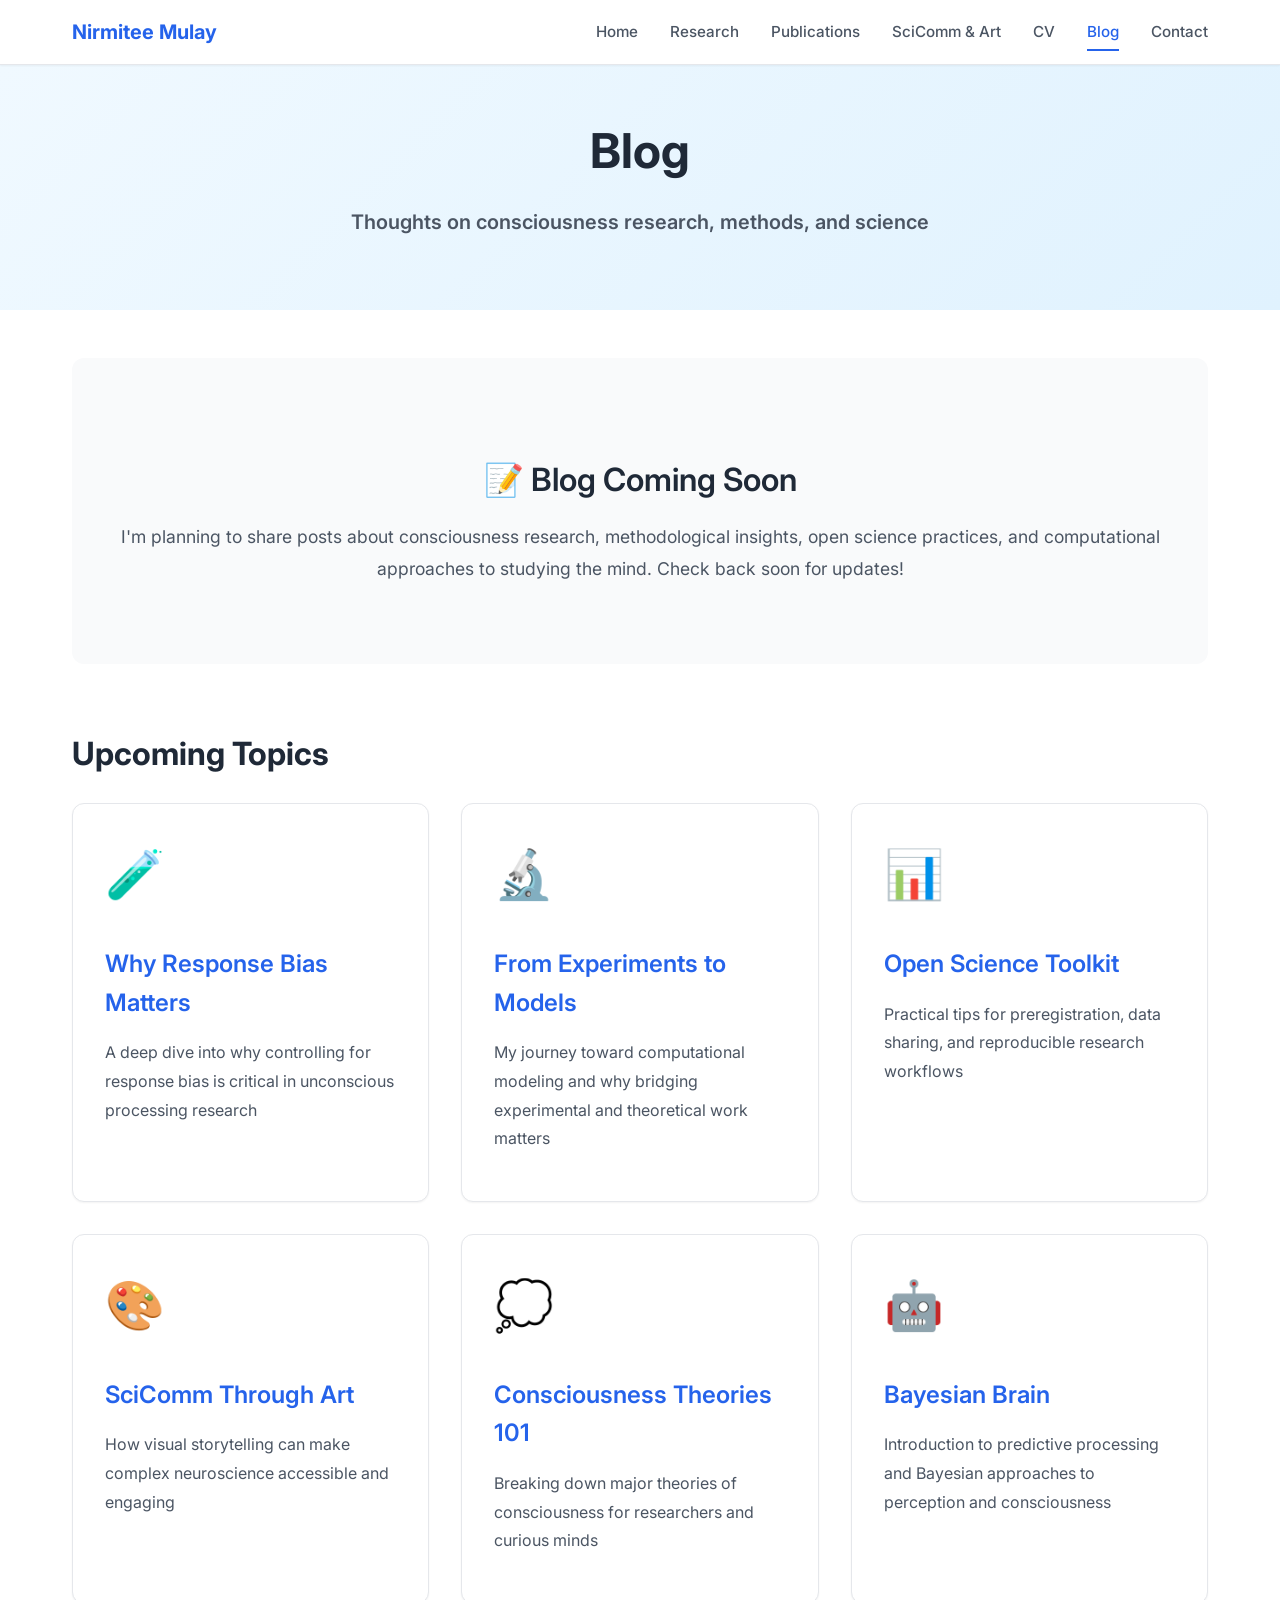
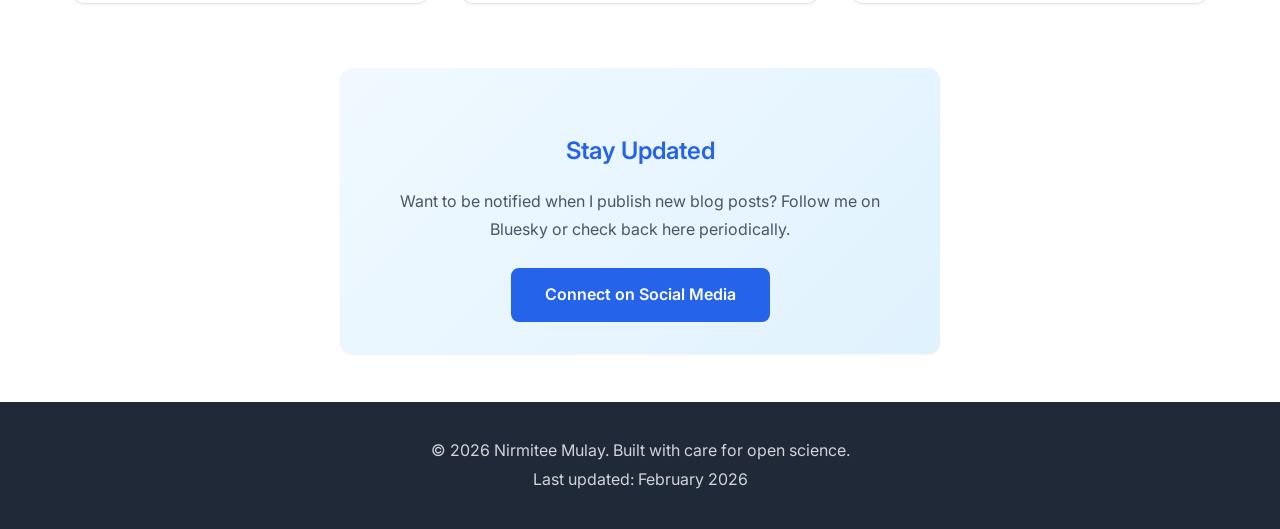
==== blog.html @ 270db569 "Initial website" ====
<!DOCTYPE html>
<html lang="en">
<head>
    <meta charset="UTF-8">
    <meta name="viewport" content="width=device-width, initial-scale=1.0">
    <meta name="description" content="Blog by Nirmitee Mulay">
    <title>Blog - Nirmitee Mulay</title>
    <link rel="stylesheet" href="style.css">
    <link href="https://fonts.googleapis.com/css2?family=Inter:wght@300;400;500;600;700&display=swap" rel="stylesheet">
</head>
<body>
    <!-- Navigation -->
    <nav class="navbar">
        <div class="container">
            <div class="nav-brand">
                <a href="index.html">Nirmitee Mulay</a>
            </div>
            <ul class="nav-menu">
                <li><a href="index.html">Home</a></li>
                <li><a href="research.html">Research</a></li>
                <li><a href="publications.html">Publications</a></li>
                <li><a href="scicomm.html">SciComm & Art</a></li>
                <li><a href="cv.html">CV</a></li>
                <li><a href="blog.html" class="active">Blog</a></li>
                <li><a href="contact.html">Contact</a></li>
            </ul>
            <div class="hamburger">
                <span></span>
                <span></span>
                <span></span>
            </div>
        </div>
    </nav>

    <!-- Page Header -->
    <section class="page-header">
        <div class="container">
            <h1>Blog</h1>
            <p class="subtitle">Thoughts on consciousness research, methods, and science</p>
        </div>
    </section>

    <!-- Coming Soon Message -->
    <section class="content-section">
        <div class="container">
            <div class="coming-soon">
                <h3>📝 Blog Coming Soon</h3>
                <p>
                    I'm planning to share posts about consciousness research, methodological insights, 
                    open science practices, and computational approaches to studying the mind. 
                    Check back soon for updates!
                </p>
            </div>

            <!-- Future Blog Topics Preview -->
            <div style="margin-top: 4rem;">
                <h2>Upcoming Topics</h2>
                <div class="cards-grid">
                    <div class="card">
                        <div class="card-icon">🧪</div>
                        <h3>Why Response Bias Matters</h3>
                        <p>A deep dive into why controlling for response bias is critical in unconscious processing research</p>
                    </div>

                    <div class="card">
                        <div class="card-icon">🔬</div>
                        <h3>From Experiments to Models</h3>
                        <p>My journey toward computational modeling and why bridging experimental and theoretical work matters</p>
                    </div>

                    <div class="card">
                        <div class="card-icon">📊</div>
                        <h3>Open Science Toolkit</h3>
                        <p>Practical tips for preregistration, data sharing, and reproducible research workflows</p>
                    </div>

                    <div class="card">
                        <div class="card-icon">🎨</div>
                        <h3>SciComm Through Art</h3>
                        <p>How visual storytelling can make complex neuroscience accessible and engaging</p>
                    </div>

                    <div class="card">
                        <div class="card-icon">💭</div>
                        <h3>Consciousness Theories 101</h3>
                        <p>Breaking down major theories of consciousness for researchers and curious minds</p>
                    </div>

                    <div class="card">
                        <div class="card-icon">🤖</div>
                        <h3>Bayesian Brain</h3>
                        <p>Introduction to predictive processing and Bayesian approaches to perception and consciousness</p>
                    </div>
                </div>
            </div>

            <!-- Newsletter Signup Placeholder -->
            <div style="margin-top: 4rem; text-align: center;">
                <div class="card" style="max-width: 600px; margin: 0 auto; background: linear-gradient(135deg, #f0f9ff 0%, #e0f2fe 100%); border: none;">
                    <h3>Stay Updated</h3>
                    <p style="color: var(--text-medium); margin-bottom: 1.5rem;">
                        Want to be notified when I publish new blog posts? Follow me on Bluesky or 
                        check back here periodically.
                    </p>
                    <a href="contact.html" class="btn btn-primary">Connect on Social Media</a>
                </div>
            </div>
        </div>
    </section>

    <!-- Footer -->
    <footer>
        <div class="container">
            <p>&copy; 2026 Nirmitee Mulay. Built with care for open science.</p>
            <p>Last updated: February 2026</p>
        </div>
    </footer>

    <script src="script.js"></script>
</body>
</html>
---- style.css ----
/* =====================
   CSS Variables & Reset
   ===================== */
:root {
    --primary-color: #2563eb;
    --primary-dark: #1e40af;
    --secondary-color: #0891b2;
    --accent-color: #06b6d4;
    --text-dark: #1f2937;
    --text-medium: #4b5563;
    --text-light: #6b7280;
    --bg-light: #f9fafb;
    --bg-white: #ffffff;
    --border-color: #e5e7eb;
    --success-color: #10b981;
    --shadow-sm: 0 1px 2px 0 rgba(0, 0, 0, 0.05);
    --shadow-md: 0 4px 6px -1px rgba(0, 0, 0, 0.1);
    --shadow-lg: 0 10px 15px -3px rgba(0, 0, 0, 0.1);
    --transition: all 0.3s ease;
}

* {
    margin: 0;
    padding: 0;
    box-sizing: border-box;
}

html {
    scroll-behavior: smooth;
}

body {
    font-family: 'Inter', -apple-system, BlinkMacSystemFont, 'Segoe UI', Roboto, sans-serif;
    line-height: 1.6;
    color: var(--text-dark);
    background-color: var(--bg-white);
}

.container {
    max-width: 1200px;
    margin: 0 auto;
    padding: 0 2rem;
}

/* =====================
   Navigation
   ===================== */
.navbar {
    background-color: var(--bg-white);
    box-shadow: var(--shadow-sm);
    position: sticky;
    top: 0;
    z-index: 1000;
    border-bottom: 1px solid var(--border-color);
}

.navbar .container {
    display: flex;
    justify-content: space-between;
    align-items: center;
    padding: 1rem 2rem;
}

.nav-brand a {
    font-size: 1.25rem;
    font-weight: 700;
    color: var(--primary-color);
    text-decoration: none;
    transition: var(--transition);
}

.nav-brand a:hover {
    color: var(--primary-dark);
}

.nav-menu {
    display: flex;
    list-style: none;
    gap: 2rem;
    align-items: center;
}

.nav-menu a {
    color: var(--text-medium);
    text-decoration: none;
    font-weight: 500;
    font-size: 0.95rem;
    transition: var(--transition);
    padding: 0.5rem 0;
    border-bottom: 2px solid transparent;
}

.nav-menu a:hover,
.nav-menu a.active {
    color: var(--primary-color);
    border-bottom-color: var(--primary-color);
}

.hamburger {
    display: none;
    flex-direction: column;
    cursor: pointer;
    gap: 4px;
}

.hamburger span {
    width: 25px;
    height: 3px;
    background-color: var(--text-dark);
    transition: var(--transition);
}

/* =====================
   Hero Section
   ===================== */
.hero {
    padding: 4rem 0;
    background: linear-gradient(135deg, #f0f9ff 0%, #e0f2fe 100%);
}

.hero-content {
    display: grid;
    grid-template-columns: 1.5fr 1fr;
    gap: 3rem;
    align-items: center;
}

.hero-text h1 {
    font-size: 3rem;
    font-weight: 700;
    color: var(--text-dark);
    margin-bottom: 0.5rem;
}

.subtitle {
    font-size: 1.25rem;
    color: var(--secondary-color);
    font-weight: 600;
    margin-bottom: 1.5rem;
}

.bio {
    font-size: 1.1rem;
    color: var(--text-medium);
    line-height: 1.8;
    margin-bottom: 2rem;
}

.hero-buttons {
    display: flex;
    gap: 1rem;
}

.btn {
    padding: 0.75rem 2rem;
    border-radius: 8px;
    text-decoration: none;
    font-weight: 600;
    transition: var(--transition);
    display: inline-block;
    font-size: 1rem;
}

.btn-primary {
    background-color: var(--primary-color);
    color: white;
    border: 2px solid var(--primary-color);
}

.btn-primary:hover {
    background-color: var(--primary-dark);
    transform: translateY(-2px);
    box-shadow: var(--shadow-md);
}

.btn-secondary {
    background-color: transparent;
    color: var(--primary-color);
    border: 2px solid var(--primary-color);
}

.btn-secondary:hover {
    background-color: var(--primary-color);
    color: white;
    transform: translateY(-2px);
}

.hero-image {
    display: flex;
    justify-content: center;
}

.image-placeholder {
    width: 100%;
    max-width: 350px;
    aspect-ratio: 1;
    border-radius: 50%;
    overflow: hidden;
    box-shadow: var(--shadow-lg);
    border: 6px solid white;
}

.image-placeholder img {
    width: 100%;
    height: 100%;
    object-fit: cover;
}

.placeholder-text {
    width: 100%;
    height: 100%;
    background: linear-gradient(135deg, var(--primary-color), var(--secondary-color));
    display: flex;
    align-items: center;
    justify-content: center;
    color: white;
    text-align: center;
    padding: 2rem;
    font-size: 0.9rem;
}

/* =====================
   Sections
   ===================== */
section {
    padding: 4rem 0;
}

section h2 {
    font-size: 2.5rem;
    font-weight: 700;
    color: var(--text-dark);
    margin-bottom: 3rem;
    text-align: center;
}

.highlights {
    background-color: var(--bg-white);
}

.cards-grid {
    display: grid;
    grid-template-columns: repeat(auto-fit, minmax(300px, 1fr));
    gap: 2rem;
}

.card {
    background-color: var(--bg-white);
    border: 1px solid var(--border-color);
    border-radius: 12px;
    padding: 2rem;
    transition: var(--transition);
    box-shadow: var(--shadow-sm);
}

.card:hover {
    transform: translateY(-5px);
    box-shadow: var(--shadow-lg);
    border-color: var(--primary-color);
}

.card-icon {
    font-size: 3rem;
    margin-bottom: 1rem;
}

.card h3 {
    font-size: 1.5rem;
    font-weight: 600;
    color: var(--text-dark);
    margin-bottom: 1rem;
}

.card p {
    color: var(--text-medium);
    line-height: 1.7;
    margin-bottom: 1rem;
}

.card-link {
    color: var(--primary-color);
    text-decoration: none;
    font-weight: 600;
    transition: var(--transition);
}

.card-link:hover {
    color: var(--primary-dark);
}

/* =====================
   News Section
   ===================== */
.news {
    background-color: var(--bg-light);
}

.news-grid {
    display: grid;
    gap: 2rem;
}

.news-item {
    background-color: var(--bg-white);
    padding: 2rem;
    border-radius: 12px;
    border-left: 4px solid var(--primary-color);
    box-shadow: var(--shadow-sm);
}

.news-item .date {
    display: inline-block;
    font-size: 0.85rem;
    color: var(--primary-color);
    font-weight: 600;
    text-transform: uppercase;
    letter-spacing: 0.5px;
    margin-bottom: 0.5rem;
}

.news-item h3 {
    font-size: 1.5rem;
    font-weight: 600;
    color: var(--text-dark);
    margin-bottom: 0.75rem;
}

.news-item p {
    color: var(--text-medium);
    line-height: 1.7;
    margin-bottom: 1rem;
}

.news-link {
    color: var(--primary-color);
    text-decoration: none;
    font-weight: 600;
    transition: var(--transition);
}

.news-link:hover {
    color: var(--primary-dark);
}

/* =====================
   Quick Links
   ===================== */
.quick-links {
    background-color: var(--bg-white);
}

.social-links {
    display: flex;
    justify-content: center;
    gap: 1rem;
    flex-wrap: wrap;
}

.social-btn {
    display: flex;
    align-items: center;
    gap: 0.5rem;
    padding: 0.75rem 1.5rem;
    background-color: var(--bg-light);
    border: 2px solid var(--border-color);
    border-radius: 8px;
    color: var(--text-dark);
    text-decoration: none;
    font-weight: 600;
    transition: var(--transition);
}

.social-btn:hover {
    background-color: var(--primary-color);
    color: white;
    border-color: var(--primary-color);
    transform: translateY(-2px);
    box-shadow: var(--shadow-md);
}

.social-btn svg {
    width: 20px;
    height: 20px;
}

/* =====================
   Footer
   ===================== */
footer {
    background-color: var(--text-dark);
    color: white;
    padding: 2rem 0;
    text-align: center;
}

footer p {
    margin: 0.25rem 0;
    opacity: 0.8;
}

/* =====================
   Research Page Styles
   ===================== */
.page-header {
    background: linear-gradient(135deg, #f0f9ff 0%, #e0f2fe 100%);
    padding: 3rem 0;
    text-align: center;
}

.page-header h1 {
    font-size: 3rem;
    font-weight: 700;
    color: var(--text-dark);
    margin-bottom: 1rem;
}

.page-header .subtitle {
    font-size: 1.25rem;
    color: var(--text-medium);
}

.content-section {
    padding: 3rem 0;
}

.content-section h2 {
    font-size: 2rem;
    font-weight: 700;
    color: var(--text-dark);
    margin-bottom: 1.5rem;
    text-align: left;
}

.content-section h3 {
    font-size: 1.5rem;
    font-weight: 600;
    color: var(--primary-color);
    margin-top: 2rem;
    margin-bottom: 1rem;
}

.content-section p {
    color: var(--text-medium);
    line-height: 1.8;
    margin-bottom: 1rem;
}

.content-section ul {
    list-style-position: inside;
    color: var(--text-medium);
    line-height: 1.8;
}

.project {
    background-color: var(--bg-white);
    border: 1px solid var(--border-color);
    border-radius: 12px;
    padding: 2.5rem;
    margin-bottom: 3rem;
    box-shadow: var(--shadow-sm);
}

.project-title {
    font-size: 1.75rem;
    font-weight: 600;
    color: var(--primary-color);
    margin-bottom: 1rem;
}

.project-meta {
    display: flex;
    gap: 1.5rem;
    margin-bottom: 1.5rem;
    font-size: 0.9rem;
    color: var(--text-light);
}

.project-meta span {
    display: flex;
    align-items: center;
    gap: 0.5rem;
}

/* =====================
   Publications Page
   ===================== */
.publication {
    background-color: var(--bg-white);
    border-left: 4px solid var(--primary-color);
    padding: 2rem;
    margin-bottom: 2rem;
    border-radius: 8px;
    box-shadow: var(--shadow-sm);
}

.publication-type {
    display: inline-block;
    background-color: var(--accent-color);
    color: white;
    padding: 0.25rem 0.75rem;
    border-radius: 4px;
    font-size: 0.85rem;
    font-weight: 600;
    margin-bottom: 0.75rem;
}

.publication-title {
    font-size: 1.25rem;
    font-weight: 600;
    color: var(--text-dark);
    margin-bottom: 0.5rem;
}

.publication-authors {
    color: var(--text-medium);
    margin-bottom: 0.5rem;
    font-style: italic;
}

.publication-venue {
    color: var(--text-light);
    margin-bottom: 1rem;
}

.publication-links {
    display: flex;
    gap: 1rem;
    flex-wrap: wrap;
}

.pub-link {
    color: var(--primary-color);
    text-decoration: none;
    font-weight: 600;
    font-size: 0.9rem;
    transition: var(--transition);
}

.pub-link:hover {
    color: var(--primary-dark);
    text-decoration: underline;
}

/* =====================
   Gallery Grid
   ===================== */
.gallery-grid {
    display: grid;
    grid-template-columns: repeat(auto-fill, minmax(250px, 1fr));
    gap: 2rem;
}

.gallery-item {
    background-color: var(--bg-white);
    border-radius: 12px;
    overflow: hidden;
    box-shadow: var(--shadow-sm);
    transition: var(--transition);
}

.gallery-item:hover {
    transform: translateY(-5px);
    box-shadow: var(--shadow-lg);
}

.gallery-item img {
    width: 100%;
    height: 200px;
    object-fit: cover;
}

.gallery-caption {
    padding: 1rem;
}

.gallery-caption h3 {
    font-size: 1.1rem;
    font-weight: 600;
    color: var(--text-dark);
    margin-bottom: 0.5rem;
}

.gallery-caption p {
    font-size: 0.9rem;
    color: var(--text-medium);
}

/* =====================
   Contact Form
   ===================== */
.contact-grid {
    display: grid;
    grid-template-columns: 1fr 1fr;
    gap: 4rem;
    align-items: start;
}

.contact-info h3 {
    font-size: 1.5rem;
    font-weight: 600;
    color: var(--text-dark);
    margin-bottom: 1rem;
}

.contact-info p {
    color: var(--text-medium);
    line-height: 1.8;
    margin-bottom: 2rem;
}

.contact-details {
    display: flex;
    flex-direction: column;
    gap: 1rem;
}

.contact-item {
    display: flex;
    align-items: center;
    gap: 1rem;
    padding: 1rem;
    background-color: var(--bg-light);
    border-radius: 8px;
}

.contact-item svg {
    width: 24px;
    height: 24px;
    color: var(--primary-color);
}

/* =====================
   Blog Styles
   ===================== */
.blog-grid {
    display: grid;
    gap: 2rem;
}

.blog-post {
    background-color: var(--bg-white);
    border: 1px solid var(--border-color);
    border-radius: 12px;
    padding: 2rem;
    box-shadow: var(--shadow-sm);
    transition: var(--transition);
}

.blog-post:hover {
    box-shadow: var(--shadow-md);
}

.blog-date {
    color: var(--primary-color);
    font-size: 0.9rem;
    font-weight: 600;
    margin-bottom: 0.5rem;
}

.blog-post h3 {
    font-size: 1.75rem;
    font-weight: 600;
    color: var(--text-dark);
    margin-bottom: 1rem;
}

.blog-excerpt {
    color: var(--text-medium);
    line-height: 1.7;
    margin-bottom: 1rem;
}

.read-more {
    color: var(--primary-color);
    text-decoration: none;
    font-weight: 600;
    transition: var(--transition);
}

.read-more:hover {
    color: var(--primary-dark);
}

.coming-soon {
    text-align: center;
    padding: 4rem 2rem;
    background-color: var(--bg-light);
    border-radius: 12px;
}

.coming-soon h3 {
    font-size: 2rem;
    color: var(--text-dark);
    margin-bottom: 1rem;
}

.coming-soon p {
    color: var(--text-medium);
    font-size: 1.1rem;
}

/* =====================
   CV Download Section
   ===================== */
.cv-download {
    text-align: center;
    padding: 3rem;
    background: linear-gradient(135deg, #f0f9ff 0%, #e0f2fe 100%);
    border-radius: 12px;
    margin-bottom: 3rem;
}

.cv-download h2 {
    margin-bottom: 1rem;
}

.cv-download p {
    color: var(--text-medium);
    margin-bottom: 2rem;
    font-size: 1.1rem;
}

/* =====================
   Responsive Design
   ===================== */
@media (max-width: 968px) {
    .nav-menu {
        position: fixed;
        left: -100%;
        top: 70px;
        flex-direction: column;
        background-color: var(--bg-white);
        width: 100%;
        text-align: center;
        transition: 0.3s;
        box-shadow: var(--shadow-md);
        padding: 2rem 0;
    }

    .nav-menu.active {
        left: 0;
    }

    .hamburger {
        display: flex;
    }

    .hero-content {
        grid-template-columns: 1fr;
    }

    .hero-text h1 {
        font-size: 2.5rem;
    }

    .cards-grid {
        grid-template-columns: 1fr;
    }

    .contact-grid {
        grid-template-columns: 1fr;
    }

    .page-header h1 {
        font-size: 2.5rem;
    }
}

@media (max-width: 768px) {
    .container {
        padding: 0 1rem;
    }

    section {
        padding: 3rem 0;
    }

    section h2 {
        font-size: 2rem;
    }

    .hero-text h1 {
        font-size: 2rem;
    }

    .subtitle {
        font-size: 1.1rem;
    }

    .bio {
        font-size: 1rem;
    }

    .hero-buttons {
        flex-direction: column;
    }

    .btn {
        width: 100%;
        text-align: center;
    }

    .social-links {
        flex-direction: column;
    }

    .social-btn {
        width: 100%;
        justify-content: center;
    }
}
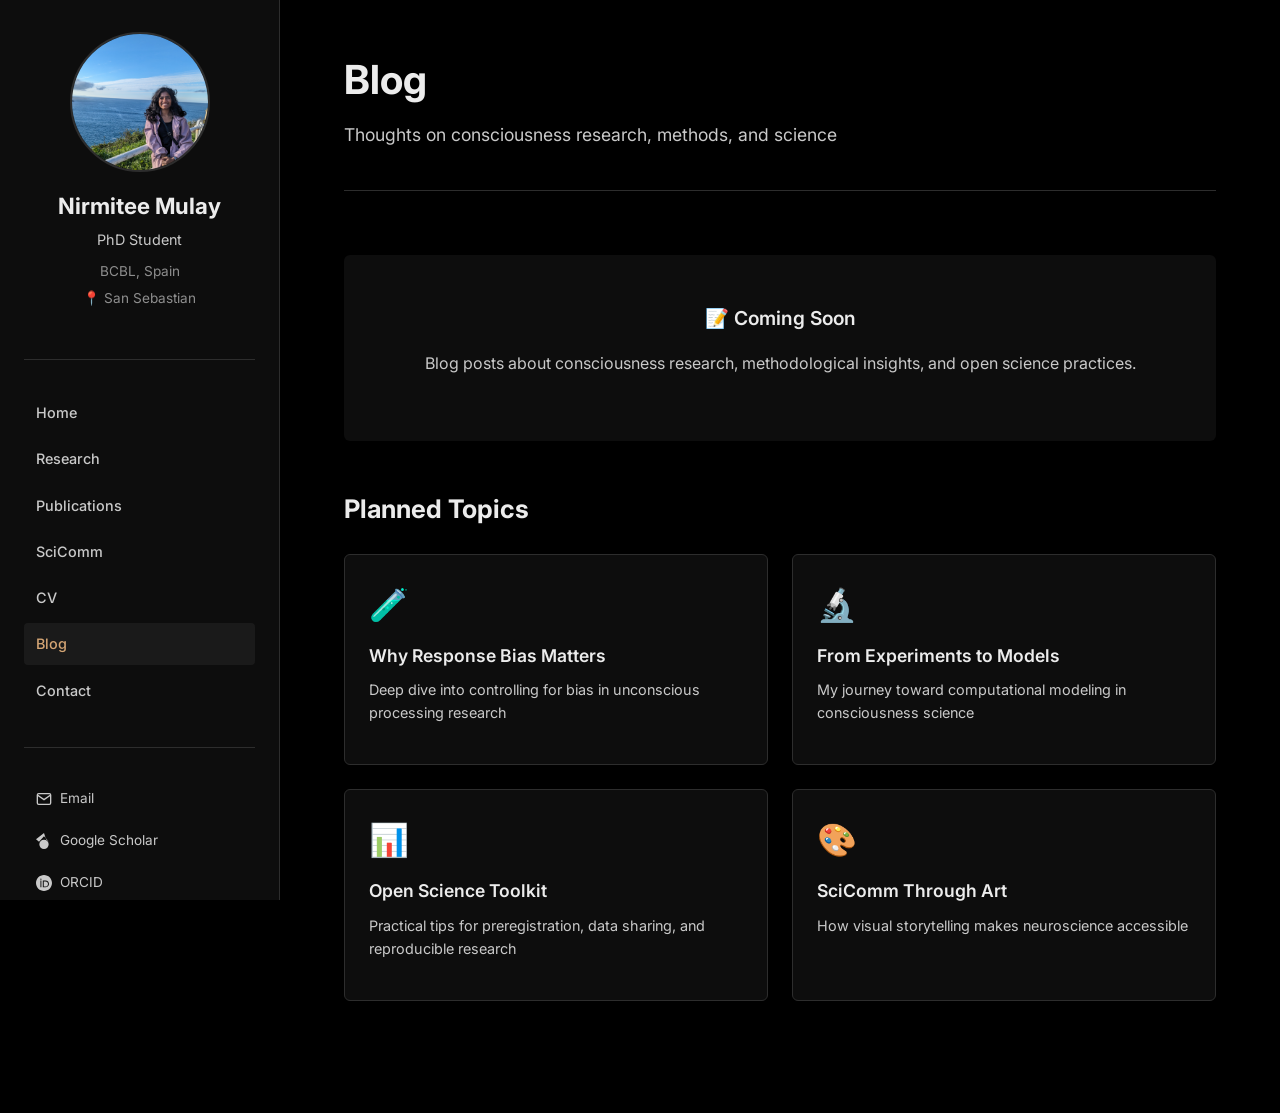
==== commit f3f9ac71: "changed theme" ====
--- a/blog.html
+++ b/blog.html
@@ -3,119 +3,170 @@
 <head>
     <meta charset="UTF-8">
     <meta name="viewport" content="width=device-width, initial-scale=1.0">
-    <meta name="description" content="Blog by Nirmitee Mulay">
     <title>Blog - Nirmitee Mulay</title>
     <link rel="stylesheet" href="style.css">
-    <link href="https://fonts.googleapis.com/css2?family=Inter:wght@300;400;500;600;700&display=swap" rel="stylesheet">
+    <link href="https://fonts.googleapis.com/css2?family=Inter:wght@400;500;600;700&display=swap" rel="stylesheet">
 </head>
 <body>
-    <!-- Navigation -->
-    <nav class="navbar">
-        <div class="container">
-            <div class="nav-brand">
-                <a href="index.html">Nirmitee Mulay</a>
+    <!-- Mobile Menu Toggle -->
+    <div class="mobile-menu-toggle" onclick="document.querySelector('.sidebar').classList.toggle('active')">
+        <span></span>
+        <span></span>
+        <span></span>
+    </div>
+
+    <!-- Sidebar -->
+    <aside class="sidebar">
+        <div class="sidebar-content">
+            <!-- Profile Section -->
+            <div class="profile-section">
+                <div class="profile-photo">
+                    <img src="images/profile.jpg" alt="Nirmitee Mulay" onerror="this.style.display='none'; this.nextElementSibling.style.display='flex'">
+                    <div class="placeholder-photo" style="display: none;">
+                        Add photo as images/profile.jpg
+                    </div>
+                </div>
+                <h1 class="profile-name">Nirmitee Mulay</h1>
+                <p class="profile-title">PhD Student</p>
+                <p class="profile-affiliation">BCBL, Spain</p>
+                <p class="profile-location">📍 San Sebastian</p>
             </div>
-            <ul class="nav-menu">
-                <li><a href="index.html">Home</a></li>
-                <li><a href="research.html">Research</a></li>
-                <li><a href="publications.html">Publications</a></li>
-                <li><a href="scicomm.html">SciComm & Art</a></li>
-                <li><a href="cv.html">CV</a></li>
-                <li><a href="blog.html" class="active">Blog</a></li>
-                <li><a href="contact.html">Contact</a></li>
-            </ul>
-            <div class="hamburger">
-                <span></span>
-                <span></span>
-                <span></span>
+
+            <!-- Navigation -->
+            <nav class="sidebar-nav">
+                <a href="index.html">Home</a>
+                <a href="research.html">Research</a>
+                <a href="publications.html">Publications</a>
+                <a href="scicomm.html">SciComm</a>
+                <a href="cv.html">CV</a>
+                <a href="blog.html" class="active">Blog</a>
+                <a href="contact.html">Contact</a>
+            </nav>
+
+            <!-- Links -->
+            <div class="sidebar-links">
+                <a href="mailto:nirmiteemulay@gmail.com">
+                    <svg viewBox="0 0 24 24" fill="none" stroke="currentColor" stroke-width="2">
+                        <path d="M4 4h16c1.1 0 2 .9 2 2v12c0 1.1-.9 2-2 2H4c-1.1 0-2-.9-2-2V6c0-1.1.9-2 2-2z"></path>
+                        <polyline points="22,6 12,13 2,6"></polyline>
+                    </svg>
+                    Email
+                </a>
+                <a href="#" target="_blank">
+                    <svg viewBox="0 0 24 24" fill="currentColor">
+                        <path d="M12 24a7 7 0 110-14 7 7 0 010 14zm0-24L0 9.5l4.5 3.5L12 5l7.5 8-4.5-3.5z"></path>
+                    </svg>
+                    Google Scholar
+                </a>
+                <a href="#" target="_blank">
+                    <svg viewBox="0 0 24 24" fill="currentColor">
+                        <path d="M12 0C5.372 0 0 5.372 0 12s5.372 12 12 12 12-5.372 12-12S18.628 0 12 0zM7.369 5.378c.525 0 .947.431.947.947 0 .525-.422.947-.947.947-.516 0-.947-.422-.947-.947 0-.516.431-.947.947-.947zm-.722 3.038h1.444v10.041H6.647V8.416zm3.562 0h3.9c3.712 0 5.344 2.653 5.344 5.025 0 2.578-2.016 5.016-5.325 5.016h-3.919V8.416zm1.444 8.847h2.297c2.359 0 4.028-1.313 4.028-3.822 0-2.09-1.313-3.831-3.85-3.831h-2.475v7.653z"/>
+                    </svg>
+                    ORCID
+                </a>
+                <a href="https://github.com/nirmitee-mulay" target="_blank">
+                    <svg viewBox="0 0 24 24" fill="currentColor">
+                        <path d="M12 0c-6.626 0-12 5.373-12 12 0 5.302 3.438 9.8 8.207 11.387.599.111.793-.261.793-.577v-2.234c-3.338.726-4.033-1.416-4.033-1.416-.546-1.387-1.333-1.756-1.333-1.756-1.089-.745.083-.729.083-.729 1.205.084 1.839 1.237 1.839 1.237 1.07 1.834 2.807 1.304 3.492.997.107-.775.418-1.305.762-1.604-2.665-.305-5.467-1.334-5.467-5.931 0-1.311.469-2.381 1.236-3.221-.124-.303-.535-1.524.117-3.176 0 0 1.008-.322 3.301 1.23.957-.266 1.983-.399 3.003-.404 1.02.005 2.047.138 3.006.404 2.291-1.552 3.297-1.23 3.297-1.23.653 1.653.242 2.874.118 3.176.77.84 1.235 1.911 1.235 3.221 0 4.609-2.807 5.624-5.479 5.921.43.372.823 1.102.823 2.222v3.293c0 .319.192.694.801.576 4.765-1.589 8.199-6.086 8.199-11.386 0-6.627-5.373-12-12-12z"/>
+                    </svg>
+                    GitHub
+                </a>
+                <a href="#" target="_blank">
+                    <svg viewBox="0 0 24 24" fill="currentColor">
+                        <path d="M12 10.5c-1.5-3-4-6-6-6C3 4.5 1.5 6.5 1.5 9c0 4.5 3 7.5 6 7.5 1.5 0 3-.75 4.5-2.25C13.5 15.75 15 16.5 16.5 16.5c3 0 6-3 6-7.5 0-2.5-1.5-4.5-4.5-4.5-2 0-4.5 3-6 6z"/>
+                    </svg>
+                    Bluesky
+                </a>
             </div>
         </div>
-    </nav>
 
-    <!-- Page Header -->
-    <section class="page-header">
+        <!-- Footer -->
+        <div class="sidebar-footer">
+            <p>&copy; 2026 Nirmitee Mulay</p>
+        </div>
+    </aside>
+
+    <!-- Main Content -->
+    <main class="main-content">
         <div class="container">
-            <h1>Blog</h1>
-            <p class="subtitle">Thoughts on consciousness research, methods, and science</p>
-        </div>
-    </section>
-
-    <!-- Coming Soon Message -->
-    <section class="content-section">
-        <div class="container">
-            <div class="coming-soon">
-                <h3>📝 Blog Coming Soon</h3>
-                <p>
-                    I'm planning to share posts about consciousness research, methodological insights, 
-                    open science practices, and computational approaches to studying the mind. 
-                    Check back soon for updates!
-                </p>
+            
+            <div class="page-header">
+                <h1>Blog</h1>
+                <p class="subtitle">Thoughts on consciousness research, methods, and science</p>
             </div>
 
-            <!-- Future Blog Topics Preview -->
-            <div style="margin-top: 4rem;">
-                <h2>Upcoming Topics</h2>
-                <div class="cards-grid">
-                    <div class="card">
-                        <div class="card-icon">🧪</div>
-                        <h3>Why Response Bias Matters</h3>
-                        <p>A deep dive into why controlling for response bias is critical in unconscious processing research</p>
-                    </div>
+            <!-- Coming Soon (or replace with actual blog posts) -->
+            <section>
+                <div class="coming-soon">
+                    <h3>📝 Coming Soon</h3>
+                    <p style="color: var(--text-secondary); margin-top: 1rem;">
+                        Blog posts about consciousness research, methodological insights, and open science practices.
+                    </p>
+                </div>
 
-                    <div class="card">
-                        <div class="card-icon">🔬</div>
-                        <h3>From Experiments to Models</h3>
-                        <p>My journey toward computational modeling and why bridging experimental and theoretical work matters</p>
-                    </div>
+                <!-- Upcoming Topics Preview -->
+                <div style="margin-top: 3rem;">
+                    <h2>Planned Topics</h2>
+                    <div class="cards-grid">
+                        <div class="card">
+                            <div class="card-icon">🧪</div>
+                            <h3>Why Response Bias Matters</h3>
+                            <p>Deep dive into controlling for bias in unconscious processing research</p>
+                        </div>
 
-                    <div class="card">
-                        <div class="card-icon">📊</div>
-                        <h3>Open Science Toolkit</h3>
-                        <p>Practical tips for preregistration, data sharing, and reproducible research workflows</p>
-                    </div>
+                        <div class="card">
+                            <div class="card-icon">🔬</div>
+                            <h3>From Experiments to Models</h3>
+                            <p>My journey toward computational modeling in consciousness science</p>
+                        </div>
 
-                    <div class="card">
-                        <div class="card-icon">🎨</div>
-                        <h3>SciComm Through Art</h3>
-                        <p>How visual storytelling can make complex neuroscience accessible and engaging</p>
-                    </div>
+                        <div class="card">
+                            <div class="card-icon">📊</div>
+                            <h3>Open Science Toolkit</h3>
+                            <p>Practical tips for preregistration, data sharing, and reproducible research</p>
+                        </div>
 
-                    <div class="card">
-                        <div class="card-icon">💭</div>
-                        <h3>Consciousness Theories 101</h3>
-                        <p>Breaking down major theories of consciousness for researchers and curious minds</p>
-                    </div>
-
-                    <div class="card">
-                        <div class="card-icon">🤖</div>
-                        <h3>Bayesian Brain</h3>
-                        <p>Introduction to predictive processing and Bayesian approaches to perception and consciousness</p>
+                        <div class="card">
+                            <div class="card-icon">🎨</div>
+                            <h3>SciComm Through Art</h3>
+                            <p>How visual storytelling makes neuroscience accessible</p>
+                        </div>
                     </div>
                 </div>
-            </div>
+            </section>
 
-            <!-- Newsletter Signup Placeholder -->
-            <div style="margin-top: 4rem; text-align: center;">
-                <div class="card" style="max-width: 600px; margin: 0 auto; background: linear-gradient(135deg, #f0f9ff 0%, #e0f2fe 100%); border: none;">
-                    <h3>Stay Updated</h3>
-                    <p style="color: var(--text-medium); margin-bottom: 1.5rem;">
-                        Want to be notified when I publish new blog posts? Follow me on Bluesky or 
-                        check back here periodically.
-                    </p>
-                    <a href="contact.html" class="btn btn-primary">Connect on Social Media</a>
-                </div>
-            </div>
         </div>
-    </section>
-
-    <!-- Footer -->
-    <footer>
-        <div class="container">
-            <p>&copy; 2026 Nirmitee Mulay. Built with care for open science.</p>
-            <p>Last updated: February 2026</p>
-        </div>
-    </footer>
+    </main>
 
     <script src="script.js"></script>
 </body>
 </html>
+
+<!-- 
+====================
+HOW TO HIDE THIS PAGE UNTIL YOU HAVE CONTENT:
+====================
+
+Option 1: Remove from navigation
+- Open all HTML files (index.html, research.html, etc.)
+- In the sidebar-nav section, delete or comment out this line:
+  <a href="blog.html">Blog</a>
+
+Option 2: Keep page but show "Coming Soon"
+- Keep as is - the page currently shows "Coming Soon"
+
+Option 3: Add your first blog post
+- Replace the "coming-soon" div with:
+
+<div class="blog-grid">
+    <div class="blog-post">
+        <span class="blog-date">February 2026</span>
+        <h3>Your Blog Post Title</h3>
+        <p class="blog-excerpt">
+            A short excerpt or introduction to your blog post...
+        </p>
+        <a href="blog-post-1.html" class="card-link">Read more →</a>
+    </div>
+</div>
+
+Then create blog-post-1.html with your full post content.
+-->
--- a/style.css
+++ b/style.css
@@ -1,22 +1,20 @@
-/* =====================
-   CSS Variables & Reset
-   ===================== */
+/* Black Theme with Sidebar - Programming Style */
+
 :root {
-    --primary-color: #2563eb;
-    --primary-dark: #1e40af;
-    --secondary-color: #0891b2;
-    --accent-color: #06b6d4;
-    --text-dark: #1f2937;
-    --text-medium: #4b5563;
-    --text-light: #6b7280;
-    --bg-light: #f9fafb;
-    --bg-white: #ffffff;
-    --border-color: #e5e7eb;
-    --success-color: #10b981;
-    --shadow-sm: 0 1px 2px 0 rgba(0, 0, 0, 0.05);
-    --shadow-md: 0 4px 6px -1px rgba(0, 0, 0, 0.1);
-    --shadow-lg: 0 10px 15px -3px rgba(0, 0, 0, 0.1);
-    --transition: all 0.3s ease;
+    /* Black/Gray programming theme */
+    --bg-primary: #000000;
+    --bg-secondary: #0d0d0d;
+    --bg-elevated: #1a1a1a;
+    --border: #2d2d2d;
+    
+    /* Text - beige/warm white like Claude */
+    --text-primary: #ececec;
+    --text-secondary: #c9c9c9;
+    --text-dim: #8e8e8e;
+    
+    /* Accent - subtle gold/beige */
+    --accent: #d4a574;
+    --accent-dim: #b8926a;
 }
 
 * {
@@ -25,501 +23,338 @@
     box-sizing: border-box;
 }
 
-html {
+html { 
     scroll-behavior: smooth;
+    background: var(--bg-primary);
 }
 
 body {
-    font-family: 'Inter', -apple-system, BlinkMacSystemFont, 'Segoe UI', Roboto, sans-serif;
+    font-family: 'Inter', -apple-system, sans-serif;
     line-height: 1.6;
-    color: var(--text-dark);
-    background-color: var(--bg-white);
-}
-
-.container {
-    max-width: 1200px;
-    margin: 0 auto;
-    padding: 0 2rem;
+    color: var(--text-primary);
+    background: var(--bg-primary);
+    display: flex;
+    min-height: 100vh;
 }
 
 /* =====================
-   Navigation
+   Sidebar
    ===================== */
-.navbar {
-    background-color: var(--bg-white);
-    box-shadow: var(--shadow-sm);
-    position: sticky;
-    top: 0;
-    z-index: 1000;
-    border-bottom: 1px solid var(--border-color);
-}
-
-.navbar .container {
+.sidebar {
+    width: 280px;
+    background: var(--bg-secondary);
+    border-right: 1px solid var(--border);
+    padding: 2rem 1.5rem;
+    position: fixed;
+    height: 100vh;
+    overflow-y: auto;
     display: flex;
-    justify-content: space-between;
-    align-items: center;
-    padding: 1rem 2rem;
-}
-
-.nav-brand a {
-    font-size: 1.25rem;
-    font-weight: 700;
-    color: var(--primary-color);
-    text-decoration: none;
-    transition: var(--transition);
-}
-
-.nav-brand a:hover {
-    color: var(--primary-dark);
-}
-
-.nav-menu {
-    display: flex;
-    list-style: none;
-    gap: 2rem;
-    align-items: center;
-}
-
-.nav-menu a {
-    color: var(--text-medium);
-    text-decoration: none;
-    font-weight: 500;
-    font-size: 0.95rem;
-    transition: var(--transition);
-    padding: 0.5rem 0;
-    border-bottom: 2px solid transparent;
-}
-
-.nav-menu a:hover,
-.nav-menu a.active {
-    color: var(--primary-color);
-    border-bottom-color: var(--primary-color);
-}
-
-.hamburger {
-    display: none;
     flex-direction: column;
-    cursor: pointer;
-    gap: 4px;
-}
-
-.hamburger span {
-    width: 25px;
-    height: 3px;
-    background-color: var(--text-dark);
-    transition: var(--transition);
-}
-
-/* =====================
-   Hero Section
-   ===================== */
-.hero {
-    padding: 4rem 0;
-    background: linear-gradient(135deg, #f0f9ff 0%, #e0f2fe 100%);
-}
-
-.hero-content {
-    display: grid;
-    grid-template-columns: 1.5fr 1fr;
-    gap: 3rem;
-    align-items: center;
-}
-
-.hero-text h1 {
-    font-size: 3rem;
-    font-weight: 700;
-    color: var(--text-dark);
-    margin-bottom: 0.5rem;
-}
-
-.subtitle {
-    font-size: 1.25rem;
-    color: var(--secondary-color);
-    font-weight: 600;
-    margin-bottom: 1.5rem;
-}
-
-.bio {
-    font-size: 1.1rem;
-    color: var(--text-medium);
-    line-height: 1.8;
+}
+
+.sidebar-content {
+    flex: 1;
+}
+
+.profile-section {
+    text-align: center;
     margin-bottom: 2rem;
-}
-
-.hero-buttons {
-    display: flex;
-    gap: 1rem;
-}
-
-.btn {
-    padding: 0.75rem 2rem;
-    border-radius: 8px;
-    text-decoration: none;
-    font-weight: 600;
-    transition: var(--transition);
-    display: inline-block;
-    font-size: 1rem;
-}
-
-.btn-primary {
-    background-color: var(--primary-color);
-    color: white;
-    border: 2px solid var(--primary-color);
-}
-
-.btn-primary:hover {
-    background-color: var(--primary-dark);
-    transform: translateY(-2px);
-    box-shadow: var(--shadow-md);
-}
-
-.btn-secondary {
-    background-color: transparent;
-    color: var(--primary-color);
-    border: 2px solid var(--primary-color);
-}
-
-.btn-secondary:hover {
-    background-color: var(--primary-color);
-    color: white;
-    transform: translateY(-2px);
-}
-
-.hero-image {
-    display: flex;
-    justify-content: center;
-}
-
-.image-placeholder {
-    width: 100%;
-    max-width: 350px;
-    aspect-ratio: 1;
+    padding-bottom: 2rem;
+    border-bottom: 1px solid var(--border);
+}
+
+.profile-photo {
+    width: 140px;
+    height: 140px;
     border-radius: 50%;
+    margin: 0 auto 1rem;
     overflow: hidden;
-    box-shadow: var(--shadow-lg);
-    border: 6px solid white;
-}
-
-.image-placeholder img {
+    border: 2px solid var(--border);
+}
+
+.profile-photo img {
     width: 100%;
     height: 100%;
     object-fit: cover;
 }
 
-.placeholder-text {
+.placeholder-photo {
     width: 100%;
     height: 100%;
-    background: linear-gradient(135deg, var(--primary-color), var(--secondary-color));
+    background: var(--bg-elevated);
     display: flex;
     align-items: center;
     justify-content: center;
-    color: white;
+    color: var(--text-dim);
+    font-size: 0.75rem;
     text-align: center;
-    padding: 2rem;
+    padding: 1rem;
+}
+
+.profile-name {
+    font-size: 1.4rem;
+    font-weight: 700;
+    margin-bottom: 0.25rem;
+    color: var(--text-primary);
+}
+
+.profile-title {
     font-size: 0.9rem;
-}
-
-/* =====================
-   Sections
-   ===================== */
-section {
-    padding: 4rem 0;
-}
-
-section h2 {
-    font-size: 2.5rem;
-    font-weight: 700;
-    color: var(--text-dark);
-    margin-bottom: 3rem;
-    text-align: center;
-}
-
-.highlights {
-    background-color: var(--bg-white);
-}
-
-.cards-grid {
-    display: grid;
-    grid-template-columns: repeat(auto-fit, minmax(300px, 1fr));
-    gap: 2rem;
-}
-
-.card {
-    background-color: var(--bg-white);
-    border: 1px solid var(--border-color);
-    border-radius: 12px;
-    padding: 2rem;
-    transition: var(--transition);
-    box-shadow: var(--shadow-sm);
-}
-
-.card:hover {
-    transform: translateY(-5px);
-    box-shadow: var(--shadow-lg);
-    border-color: var(--primary-color);
-}
-
-.card-icon {
-    font-size: 3rem;
-    margin-bottom: 1rem;
-}
-
-.card h3 {
-    font-size: 1.5rem;
-    font-weight: 600;
-    color: var(--text-dark);
-    margin-bottom: 1rem;
-}
-
-.card p {
-    color: var(--text-medium);
-    line-height: 1.7;
-    margin-bottom: 1rem;
-}
-
-.card-link {
-    color: var(--primary-color);
-    text-decoration: none;
-    font-weight: 600;
-    transition: var(--transition);
-}
-
-.card-link:hover {
-    color: var(--primary-dark);
-}
-
-/* =====================
-   News Section
-   ===================== */
-.news {
-    background-color: var(--bg-light);
-}
-
-.news-grid {
-    display: grid;
-    gap: 2rem;
-}
-
-.news-item {
-    background-color: var(--bg-white);
-    padding: 2rem;
-    border-radius: 12px;
-    border-left: 4px solid var(--primary-color);
-    box-shadow: var(--shadow-sm);
-}
-
-.news-item .date {
-    display: inline-block;
-    font-size: 0.85rem;
-    color: var(--primary-color);
-    font-weight: 600;
-    text-transform: uppercase;
-    letter-spacing: 0.5px;
-    margin-bottom: 0.5rem;
-}
-
-.news-item h3 {
-    font-size: 1.5rem;
-    font-weight: 600;
-    color: var(--text-dark);
-    margin-bottom: 0.75rem;
-}
-
-.news-item p {
-    color: var(--text-medium);
-    line-height: 1.7;
-    margin-bottom: 1rem;
-}
-
-.news-link {
-    color: var(--primary-color);
-    text-decoration: none;
-    font-weight: 600;
-    transition: var(--transition);
-}
-
-.news-link:hover {
-    color: var(--primary-dark);
-}
-
-/* =====================
-   Quick Links
-   ===================== */
-.quick-links {
-    background-color: var(--bg-white);
-}
-
-.social-links {
-    display: flex;
-    justify-content: center;
-    gap: 1rem;
-    flex-wrap: wrap;
-}
-
-.social-btn {
+    color: var(--text-secondary);
+    margin-bottom: 0.5rem;
+}
+
+.profile-affiliation {
+    font-size: 0.85rem;
+    color: var(--text-dim);
+    margin-bottom: 0.25rem;
+}
+
+.profile-location {
+    font-size: 0.85rem;
+    color: var(--text-dim);
+}
+
+/* Sidebar Links */
+.sidebar-links {
+    margin-bottom: 2rem;
+}
+
+.sidebar-links a {
     display: flex;
     align-items: center;
     gap: 0.5rem;
-    padding: 0.75rem 1.5rem;
-    background-color: var(--bg-light);
-    border: 2px solid var(--border-color);
-    border-radius: 8px;
-    color: var(--text-dark);
+    padding: 0.5rem 0.75rem;
+    color: var(--text-secondary);
     text-decoration: none;
-    font-weight: 600;
-    transition: var(--transition);
-}
-
-.social-btn:hover {
-    background-color: var(--primary-color);
-    color: white;
-    border-color: var(--primary-color);
-    transform: translateY(-2px);
-    box-shadow: var(--shadow-md);
-}
-
-.social-btn svg {
-    width: 20px;
-    height: 20px;
+    font-size: 0.85rem;
+    border-radius: 4px;
+    transition: all 0.2s;
+    margin-bottom: 0.25rem;
+}
+
+.sidebar-links a:hover {
+    background: var(--bg-elevated);
+    color: var(--text-primary);
+}
+
+.sidebar-links svg {
+    width: 16px;
+    height: 16px;
+    flex-shrink: 0;
+}
+
+/* Navigation */
+.sidebar-nav {
+    margin-bottom: 2rem;
+    padding-bottom: 2rem;
+    border-bottom: 1px solid var(--border);
+}
+
+.sidebar-nav a {
+    display: block;
+    padding: 0.6rem 0.75rem;
+    color: var(--text-secondary);
+    text-decoration: none;
+    font-weight: 500;
+    font-size: 0.9rem;
+    border-radius: 4px;
+    transition: all 0.2s;
+    margin-bottom: 0.25rem;
+}
+
+.sidebar-nav a:hover,
+.sidebar-nav a.active {
+    background: var(--bg-elevated);
+    color: var(--accent);
+}
+
+/* Footer in Sidebar */
+.sidebar-footer {
+    font-size: 0.75rem;
+    color: var(--text-dim);
+    text-align: center;
+    padding-top: 1rem;
+    border-top: 1px solid var(--border);
 }
 
 /* =====================
-   Footer
+   Main Content
    ===================== */
-footer {
-    background-color: var(--text-dark);
-    color: white;
+.main-content {
+    margin-left: 280px;
+    flex: 1;
+    padding: 3rem 4rem;
+    max-width: 1200px;
+}
+
+.container {
+    max-width: 900px;
+}
+
+/* Page Header */
+.page-header {
+    margin-bottom: 2rem;
+    padding-bottom: 1.5rem;
+    border-bottom: 1px solid var(--border);
+}
+
+.page-header h1 {
+    font-size: 2.5rem;
+    font-weight: 700;
+    margin-bottom: 0.5rem;
+    color: var(--text-primary);
+}
+
+.page-header .subtitle {
+    color: var(--text-secondary);
+    font-size: 1.1rem;
+}
+
+/* Sections */
+section {
     padding: 2rem 0;
-    text-align: center;
-}
-
-footer p {
-    margin: 0.25rem 0;
-    opacity: 0.8;
-}
-
-/* =====================
-   Research Page Styles
-   ===================== */
-.page-header {
-    background: linear-gradient(135deg, #f0f9ff 0%, #e0f2fe 100%);
-    padding: 3rem 0;
-    text-align: center;
-}
-
-.page-header h1 {
-    font-size: 3rem;
+}
+
+section h2 {
+    font-size: 1.6rem;
     font-weight: 700;
-    color: var(--text-dark);
+    margin-bottom: 1.5rem;
+    color: var(--text-primary);
+}
+
+section h3 {
+    font-size: 1.2rem;
+    font-weight: 600;
+    margin-bottom: 0.75rem;
+    color: var(--text-primary);
+}
+
+p {
+    color: var(--text-secondary);
+    line-height: 1.7;
     margin-bottom: 1rem;
 }
 
-.page-header .subtitle {
-    font-size: 1.25rem;
-    color: var(--text-medium);
-}
-
-.content-section {
-    padding: 3rem 0;
-}
-
-.content-section h2 {
+/* Cards */
+.cards-grid {
+    display: grid;
+    grid-template-columns: repeat(auto-fit, minmax(280px, 1fr));
+    gap: 1.5rem;
+    margin-bottom: 2rem;
+}
+
+.card {
+    background: var(--bg-secondary);
+    border: 1px solid var(--border);
+    border-radius: 6px;
+    padding: 1.5rem;
+    transition: all 0.2s;
+}
+
+.card:hover {
+    border-color: var(--accent-dim);
+    background: var(--bg-elevated);
+}
+
+.card-icon {
     font-size: 2rem;
-    font-weight: 700;
-    color: var(--text-dark);
-    margin-bottom: 1.5rem;
-    text-align: left;
-}
-
-.content-section h3 {
-    font-size: 1.5rem;
-    font-weight: 600;
-    color: var(--primary-color);
-    margin-top: 2rem;
-    margin-bottom: 1rem;
-}
-
-.content-section p {
-    color: var(--text-medium);
-    line-height: 1.8;
-    margin-bottom: 1rem;
-}
-
-.content-section ul {
-    list-style-position: inside;
-    color: var(--text-medium);
-    line-height: 1.8;
-}
-
+    margin-bottom: 0.75rem;
+}
+
+.card h3 {
+    font-size: 1.1rem;
+    margin-bottom: 0.5rem;
+}
+
+.card p {
+    font-size: 0.9rem;
+    line-height: 1.6;
+    color: var(--text-secondary);
+}
+
+.card-link {
+    color: var(--accent);
+    text-decoration: none;
+    font-size: 0.85rem;
+    font-weight: 600;
+}
+
+.card-link:hover {
+    color: var(--accent-dim);
+}
+
+/* Projects */
 .project {
-    background-color: var(--bg-white);
-    border: 1px solid var(--border-color);
-    border-radius: 12px;
-    padding: 2.5rem;
-    margin-bottom: 3rem;
-    box-shadow: var(--shadow-sm);
+    background: var(--bg-secondary);
+    border: 1px solid var(--border);
+    border-radius: 6px;
+    padding: 1.5rem;
+    margin-bottom: 2rem;
 }
 
 .project-title {
-    font-size: 1.75rem;
-    font-weight: 600;
-    color: var(--primary-color);
-    margin-bottom: 1rem;
+    font-size: 1.3rem;
+    color: var(--accent);
+    margin-bottom: 0.75rem;
 }
 
 .project-meta {
     display: flex;
     gap: 1.5rem;
+    margin-bottom: 1rem;
+    font-size: 0.8rem;
+    color: var(--text-dim);
+    flex-wrap: wrap;
+}
+
+.project p {
+    margin-bottom: 0.75rem;
+    font-size: 0.95rem;
+}
+
+.project ul {
+    color: var(--text-secondary);
+    margin-left: 1.5rem;
+    margin-bottom: 0.75rem;
+}
+
+/* Publications */
+.publication {
+    background: var(--bg-secondary);
+    border-left: 3px solid var(--accent);
+    padding: 1.5rem;
     margin-bottom: 1.5rem;
-    font-size: 0.9rem;
-    color: var(--text-light);
-}
-
-.project-meta span {
-    display: flex;
-    align-items: center;
-    gap: 0.5rem;
-}
-
-/* =====================
-   Publications Page
-   ===================== */
-.publication {
-    background-color: var(--bg-white);
-    border-left: 4px solid var(--primary-color);
-    padding: 2rem;
-    margin-bottom: 2rem;
-    border-radius: 8px;
-    box-shadow: var(--shadow-sm);
+    border-radius: 4px;
 }
 
 .publication-type {
     display: inline-block;
-    background-color: var(--accent-color);
-    color: white;
-    padding: 0.25rem 0.75rem;
-    border-radius: 4px;
-    font-size: 0.85rem;
-    font-weight: 600;
-    margin-bottom: 0.75rem;
+    background: var(--accent);
+    color: var(--bg-primary);
+    padding: 0.2rem 0.6rem;
+    border-radius: 3px;
+    font-size: 0.7rem;
+    font-weight: 700;
+    margin-bottom: 0.5rem;
 }
 
 .publication-title {
-    font-size: 1.25rem;
-    font-weight: 600;
-    color: var(--text-dark);
+    font-size: 1.1rem;
+    font-weight: 600;
     margin-bottom: 0.5rem;
 }
 
 .publication-authors {
-    color: var(--text-medium);
-    margin-bottom: 0.5rem;
+    font-size: 0.9rem;
     font-style: italic;
+    margin-bottom: 0.25rem;
 }
 
 .publication-venue {
-    color: var(--text-light);
-    margin-bottom: 1rem;
+    font-size: 0.85rem;
+    color: var(--text-dim);
+    margin-bottom: 0.75rem;
 }
 
 .publication-links {
@@ -529,283 +364,174 @@
 }
 
 .pub-link {
-    color: var(--primary-color);
+    color: var(--accent);
     text-decoration: none;
     font-weight: 600;
+    font-size: 0.85rem;
+}
+
+/* News */
+.news-grid {
+    display: grid;
+    gap: 1rem;
+}
+
+.news-item {
+    background: var(--bg-secondary);
+    padding: 1.25rem;
+    border-radius: 6px;
+    border-left: 3px solid var(--accent);
+}
+
+.news-item .date {
+    color: var(--accent);
+    font-size: 0.75rem;
+    font-weight: 600;
+    text-transform: uppercase;
+    display: block;
+    margin-bottom: 0.25rem;
+}
+
+.news-item h3 {
+    font-size: 1.05rem;
+    margin-bottom: 0.5rem;
+}
+
+.news-item p {
     font-size: 0.9rem;
-    transition: var(--transition);
-}
-
-.pub-link:hover {
-    color: var(--primary-dark);
-    text-decoration: underline;
-}
-
-/* =====================
-   Gallery Grid
-   ===================== */
-.gallery-grid {
-    display: grid;
-    grid-template-columns: repeat(auto-fill, minmax(250px, 1fr));
-    gap: 2rem;
-}
-
-.gallery-item {
-    background-color: var(--bg-white);
-    border-radius: 12px;
-    overflow: hidden;
-    box-shadow: var(--shadow-sm);
-    transition: var(--transition);
-}
-
-.gallery-item:hover {
-    transform: translateY(-5px);
-    box-shadow: var(--shadow-lg);
-}
-
-.gallery-item img {
-    width: 100%;
-    height: 200px;
-    object-fit: cover;
-}
-
-.gallery-caption {
-    padding: 1rem;
-}
-
-.gallery-caption h3 {
-    font-size: 1.1rem;
-    font-weight: 600;
-    color: var(--text-dark);
-    margin-bottom: 0.5rem;
-}
-
-.gallery-caption p {
+}
+
+.news-link {
+    color: var(--accent);
+    text-decoration: none;
+    font-weight: 600;
+    font-size: 0.85rem;
+}
+
+/* Buttons */
+.btn {
+    padding: 0.6rem 1.5rem;
+    border-radius: 4px;
+    text-decoration: none;
+    font-weight: 600;
     font-size: 0.9rem;
-    color: var(--text-medium);
-}
-
-/* =====================
-   Contact Form
-   ===================== */
-.contact-grid {
-    display: grid;
-    grid-template-columns: 1fr 1fr;
-    gap: 4rem;
-    align-items: start;
-}
-
-.contact-info h3 {
-    font-size: 1.5rem;
-    font-weight: 600;
-    color: var(--text-dark);
-    margin-bottom: 1rem;
-}
-
-.contact-info p {
-    color: var(--text-medium);
-    line-height: 1.8;
-    margin-bottom: 2rem;
-}
-
-.contact-details {
-    display: flex;
-    flex-direction: column;
-    gap: 1rem;
-}
-
-.contact-item {
-    display: flex;
-    align-items: center;
-    gap: 1rem;
-    padding: 1rem;
-    background-color: var(--bg-light);
-    border-radius: 8px;
-}
-
-.contact-item svg {
-    width: 24px;
-    height: 24px;
-    color: var(--primary-color);
-}
-
-/* =====================
-   Blog Styles
-   ===================== */
+    transition: all 0.2s;
+    display: inline-block;
+}
+
+.btn-primary {
+    background: var(--accent);
+    color: var(--bg-primary);
+}
+
+.btn-primary:hover {
+    background: var(--accent-dim);
+}
+
+.btn-secondary {
+    background: transparent;
+    color: var(--accent);
+    border: 2px solid var(--accent);
+}
+
+.btn-secondary:hover {
+    background: var(--accent);
+    color: var(--bg-primary);
+}
+
+/* Blog Posts */
 .blog-grid {
     display: grid;
-    gap: 2rem;
+    gap: 1.5rem;
 }
 
 .blog-post {
-    background-color: var(--bg-white);
-    border: 1px solid var(--border-color);
-    border-radius: 12px;
-    padding: 2rem;
-    box-shadow: var(--shadow-sm);
-    transition: var(--transition);
-}
-
-.blog-post:hover {
-    box-shadow: var(--shadow-md);
+    background: var(--bg-secondary);
+    border: 1px solid var(--border);
+    border-radius: 6px;
+    padding: 1.5rem;
 }
 
 .blog-date {
-    color: var(--primary-color);
-    font-size: 0.9rem;
+    color: var(--accent);
+    font-size: 0.85rem;
     font-weight: 600;
     margin-bottom: 0.5rem;
 }
 
 .blog-post h3 {
-    font-size: 1.75rem;
-    font-weight: 600;
-    color: var(--text-dark);
+    font-size: 1.3rem;
+    margin-bottom: 0.75rem;
+}
+
+.blog-excerpt {
+    color: var(--text-secondary);
     margin-bottom: 1rem;
-}
-
-.blog-excerpt {
-    color: var(--text-medium);
-    line-height: 1.7;
-    margin-bottom: 1rem;
-}
-
-.read-more {
-    color: var(--primary-color);
-    text-decoration: none;
-    font-weight: 600;
-    transition: var(--transition);
-}
-
-.read-more:hover {
-    color: var(--primary-dark);
 }
 
 .coming-soon {
     text-align: center;
-    padding: 4rem 2rem;
-    background-color: var(--bg-light);
-    border-radius: 12px;
-}
-
-.coming-soon h3 {
-    font-size: 2rem;
-    color: var(--text-dark);
-    margin-bottom: 1rem;
-}
-
-.coming-soon p {
-    color: var(--text-medium);
-    font-size: 1.1rem;
+    padding: 3rem 2rem;
+    background: var(--bg-secondary);
+    border-radius: 6px;
+}
+
+/* Mobile Menu Toggle (Hidden by default) */
+.mobile-menu-toggle {
+    display: none;
+    position: fixed;
+    top: 1rem;
+    left: 1rem;
+    z-index: 1000;
+    background: var(--bg-secondary);
+    border: 1px solid var(--border);
+    padding: 0.5rem;
+    border-radius: 4px;
+    cursor: pointer;
+}
+
+.mobile-menu-toggle span {
+    display: block;
+    width: 24px;
+    height: 2px;
+    background: var(--text-primary);
+    margin: 4px 0;
 }
 
 /* =====================
-   CV Download Section
-   ===================== */
-.cv-download {
-    text-align: center;
-    padding: 3rem;
-    background: linear-gradient(135deg, #f0f9ff 0%, #e0f2fe 100%);
-    border-radius: 12px;
-    margin-bottom: 3rem;
-}
-
-.cv-download h2 {
-    margin-bottom: 1rem;
-}
-
-.cv-download p {
-    color: var(--text-medium);
-    margin-bottom: 2rem;
-    font-size: 1.1rem;
-}
-
-/* =====================
-   Responsive Design
+   Responsive
    ===================== */
 @media (max-width: 968px) {
-    .nav-menu {
-        position: fixed;
-        left: -100%;
-        top: 70px;
-        flex-direction: column;
-        background-color: var(--bg-white);
-        width: 100%;
-        text-align: center;
-        transition: 0.3s;
-        box-shadow: var(--shadow-md);
-        padding: 2rem 0;
-    }
-
-    .nav-menu.active {
-        left: 0;
-    }
-
-    .hamburger {
-        display: flex;
-    }
-
-    .hero-content {
-        grid-template-columns: 1fr;
-    }
-
-    .hero-text h1 {
-        font-size: 2.5rem;
+    .sidebar {
+        transform: translateX(-100%);
+        transition: transform 0.3s;
+        z-index: 999;
+    }
+
+    .sidebar.active {
+        transform: translateX(0);
+    }
+
+    .mobile-menu-toggle {
+        display: block;
+    }
+
+    .main-content {
+        margin-left: 0;
+        padding: 5rem 2rem 2rem;
+    }
+}
+
+@media (max-width: 768px) {
+    .main-content {
+        padding: 5rem 1.5rem 2rem;
+    }
+
+    .page-header h1 {
+        font-size: 2rem;
     }
 
     .cards-grid {
         grid-template-columns: 1fr;
     }
-
-    .contact-grid {
-        grid-template-columns: 1fr;
-    }
-
-    .page-header h1 {
-        font-size: 2.5rem;
-    }
-}
-
-@media (max-width: 768px) {
-    .container {
-        padding: 0 1rem;
-    }
-
-    section {
-        padding: 3rem 0;
-    }
-
-    section h2 {
-        font-size: 2rem;
-    }
-
-    .hero-text h1 {
-        font-size: 2rem;
-    }
-
-    .subtitle {
-        font-size: 1.1rem;
-    }
-
-    .bio {
-        font-size: 1rem;
-    }
-
-    .hero-buttons {
-        flex-direction: column;
-    }
-
-    .btn {
-        width: 100%;
-        text-align: center;
-    }
-
-    .social-links {
-        flex-direction: column;
-    }
-
-    .social-btn {
-        width: 100%;
-        justify-content: center;
-    }
-}
+}
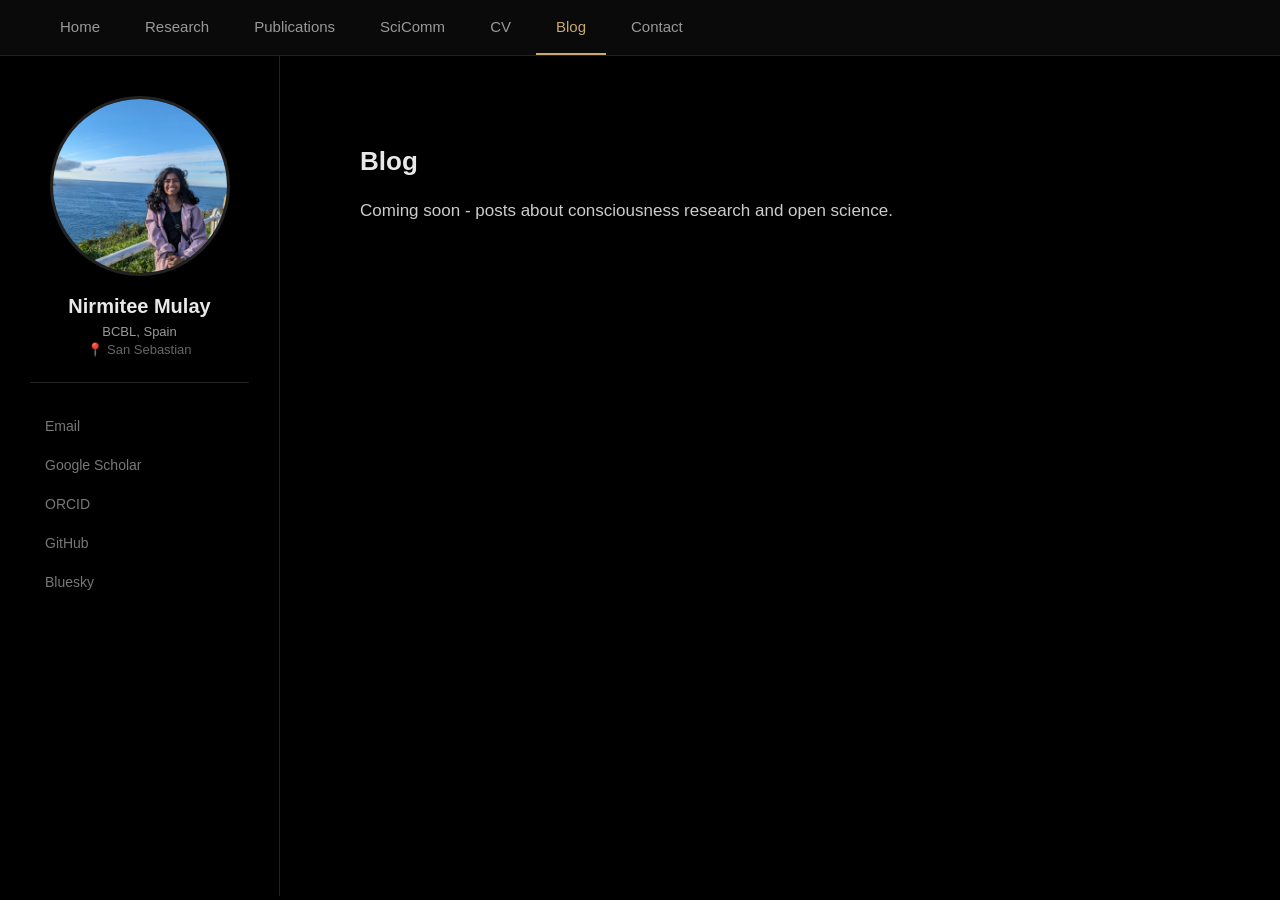
==== commit 002cfed4: "changed index 1" ====
--- a/blog.html
+++ b/blog.html
@@ -5,168 +5,51 @@
     <meta name="viewport" content="width=device-width, initial-scale=1.0">
     <title>Blog - Nirmitee Mulay</title>
     <link rel="stylesheet" href="style.css">
-    <link href="https://fonts.googleapis.com/css2?family=Inter:wght@400;500;600;700&display=swap" rel="stylesheet">
 </head>
 <body>
-    <!-- Mobile Menu Toggle -->
-    <div class="mobile-menu-toggle" onclick="document.querySelector('.sidebar').classList.toggle('active')">
-        <span></span>
-        <span></span>
-        <span></span>
+    <div class="top-nav">
+        <nav>
+            <a href="index.html">Home</a>
+            <a href="research.html">Research</a>
+            <a href="publications.html">Publications</a>
+            <a href="scicomm.html">SciComm</a>
+            <a href="cv.html">CV</a>
+            <a href="blog.html" class="active">Blog</a>
+            <a href="contact.html">Contact</a>
+        </nav>
     </div>
 
-    <!-- Sidebar -->
-    <aside class="sidebar">
-        <div class="sidebar-content">
-            <!-- Profile Section -->
-            <div class="profile-section">
-                <div class="profile-photo">
-                    <img src="images/profile.jpg" alt="Nirmitee Mulay" onerror="this.style.display='none'; this.nextElementSibling.style.display='flex'">
-                    <div class="placeholder-photo" style="display: none;">
-                        Add photo as images/profile.jpg
-                    </div>
-                </div>
-                <h1 class="profile-name">Nirmitee Mulay</h1>
-                <p class="profile-title">PhD Student</p>
-                <p class="profile-affiliation">BCBL, Spain</p>
-                <p class="profile-location">📍 San Sebastian</p>
+    <div class="container">
+        <aside>
+            <div class="profile-photo">
+                <img src="images/profile.jpg" alt="Nirmitee Mulay" onerror="this.src='data:image/svg+xml,%3Csvg width=\'180\' height=\'180\' xmlns=\'http://www.w3.org/2000/svg\'%3E%3Crect width=\'180\' height=\'180\' fill=\'%23151515\'/%3E%3Ctext x=\'50%25\' y=\'50%25\' dominant-baseline=\'middle\' text-anchor=\'middle\' fill=\'%23555\' font-size=\'12\'%3EAdd Photo%3C/text%3E%3C/svg%3E'">
+                <h1>Nirmitee Mulay</h1>
+                <div class="affiliation">BCBL, Spain</div>
+                <div class="location">📍 San Sebastian</div>
             </div>
+            <div class="contact-links">
+                <a href="mailto:nirmiteemulay@gmail.com">Email</a>
+                <a href="#" target="_blank">Google Scholar</a>
+                <a href="#" target="_blank">ORCID</a>
+                <a href="https://github.com/nirmitee-mulay" target="_blank">GitHub</a>
+                <a href="#" target="_blank">Bluesky</a>
+            </div>
+        </aside>
 
-            <!-- Navigation -->
-            <nav class="sidebar-nav">
-                <a href="index.html">Home</a>
-                <a href="research.html">Research</a>
-                <a href="publications.html">Publications</a>
-                <a href="scicomm.html">SciComm</a>
-                <a href="cv.html">CV</a>
-                <a href="blog.html" class="active">Blog</a>
-                <a href="contact.html">Contact</a>
-            </nav>
+        <main>
+            <h2>Blog</h2>
+            <p>Coming soon - posts about consciousness research and open science.</p>
+            
+            <!-- TO HIDE: Remove the Blog link from top nav in all pages -->
+        </main>
+    </div>
 
-            <!-- Links -->
-            <div class="sidebar-links">
-                <a href="mailto:nirmiteemulay@gmail.com">
-                    <svg viewBox="0 0 24 24" fill="none" stroke="currentColor" stroke-width="2">
-                        <path d="M4 4h16c1.1 0 2 .9 2 2v12c0 1.1-.9 2-2 2H4c-1.1 0-2-.9-2-2V6c0-1.1.9-2 2-2z"></path>
-                        <polyline points="22,6 12,13 2,6"></polyline>
-                    </svg>
-                    Email
-                </a>
-                <a href="#" target="_blank">
-                    <svg viewBox="0 0 24 24" fill="currentColor">
-                        <path d="M12 24a7 7 0 110-14 7 7 0 010 14zm0-24L0 9.5l4.5 3.5L12 5l7.5 8-4.5-3.5z"></path>
-                    </svg>
-                    Google Scholar
-                </a>
-                <a href="#" target="_blank">
-                    <svg viewBox="0 0 24 24" fill="currentColor">
-                        <path d="M12 0C5.372 0 0 5.372 0 12s5.372 12 12 12 12-5.372 12-12S18.628 0 12 0zM7.369 5.378c.525 0 .947.431.947.947 0 .525-.422.947-.947.947-.516 0-.947-.422-.947-.947 0-.516.431-.947.947-.947zm-.722 3.038h1.444v10.041H6.647V8.416zm3.562 0h3.9c3.712 0 5.344 2.653 5.344 5.025 0 2.578-2.016 5.016-5.325 5.016h-3.919V8.416zm1.444 8.847h2.297c2.359 0 4.028-1.313 4.028-3.822 0-2.09-1.313-3.831-3.85-3.831h-2.475v7.653z"/>
-                    </svg>
-                    ORCID
-                </a>
-                <a href="https://github.com/nirmitee-mulay" target="_blank">
-                    <svg viewBox="0 0 24 24" fill="currentColor">
-                        <path d="M12 0c-6.626 0-12 5.373-12 12 0 5.302 3.438 9.8 8.207 11.387.599.111.793-.261.793-.577v-2.234c-3.338.726-4.033-1.416-4.033-1.416-.546-1.387-1.333-1.756-1.333-1.756-1.089-.745.083-.729.083-.729 1.205.084 1.839 1.237 1.839 1.237 1.07 1.834 2.807 1.304 3.492.997.107-.775.418-1.305.762-1.604-2.665-.305-5.467-1.334-5.467-5.931 0-1.311.469-2.381 1.236-3.221-.124-.303-.535-1.524.117-3.176 0 0 1.008-.322 3.301 1.23.957-.266 1.983-.399 3.003-.404 1.02.005 2.047.138 3.006.404 2.291-1.552 3.297-1.23 3.297-1.23.653 1.653.242 2.874.118 3.176.77.84 1.235 1.911 1.235 3.221 0 4.609-2.807 5.624-5.479 5.921.43.372.823 1.102.823 2.222v3.293c0 .319.192.694.801.576 4.765-1.589 8.199-6.086 8.199-11.386 0-6.627-5.373-12-12-12z"/>
-                    </svg>
-                    GitHub
-                </a>
-                <a href="#" target="_blank">
-                    <svg viewBox="0 0 24 24" fill="currentColor">
-                        <path d="M12 10.5c-1.5-3-4-6-6-6C3 4.5 1.5 6.5 1.5 9c0 4.5 3 7.5 6 7.5 1.5 0 3-.75 4.5-2.25C13.5 15.75 15 16.5 16.5 16.5c3 0 6-3 6-7.5 0-2.5-1.5-4.5-4.5-4.5-2 0-4.5 3-6 6z"/>
-                    </svg>
-                    Bluesky
-                </a>
-            </div>
-        </div>
-
-        <!-- Footer -->
-        <div class="sidebar-footer">
-            <p>&copy; 2026 Nirmitee Mulay</p>
-        </div>
-    </aside>
-
-    <!-- Main Content -->
-    <main class="main-content">
-        <div class="container">
-            
-            <div class="page-header">
-                <h1>Blog</h1>
-                <p class="subtitle">Thoughts on consciousness research, methods, and science</p>
-            </div>
-
-            <!-- Coming Soon (or replace with actual blog posts) -->
-            <section>
-                <div class="coming-soon">
-                    <h3>📝 Coming Soon</h3>
-                    <p style="color: var(--text-secondary); margin-top: 1rem;">
-                        Blog posts about consciousness research, methodological insights, and open science practices.
-                    </p>
-                </div>
-
-                <!-- Upcoming Topics Preview -->
-                <div style="margin-top: 3rem;">
-                    <h2>Planned Topics</h2>
-                    <div class="cards-grid">
-                        <div class="card">
-                            <div class="card-icon">🧪</div>
-                            <h3>Why Response Bias Matters</h3>
-                            <p>Deep dive into controlling for bias in unconscious processing research</p>
-                        </div>
-
-                        <div class="card">
-                            <div class="card-icon">🔬</div>
-                            <h3>From Experiments to Models</h3>
-                            <p>My journey toward computational modeling in consciousness science</p>
-                        </div>
-
-                        <div class="card">
-                            <div class="card-icon">📊</div>
-                            <h3>Open Science Toolkit</h3>
-                            <p>Practical tips for preregistration, data sharing, and reproducible research</p>
-                        </div>
-
-                        <div class="card">
-                            <div class="card-icon">🎨</div>
-                            <h3>SciComm Through Art</h3>
-                            <p>How visual storytelling makes neuroscience accessible</p>
-                        </div>
-                    </div>
-                </div>
-            </section>
-
-        </div>
-    </main>
-
-    <script src="script.js"></script>
+    <script>
+        const page = window.location.pathname.split('/').pop() || 'index.html';
+        document.querySelectorAll('.top-nav a').forEach(a => {
+            if (a.getAttribute('href') === page) a.classList.add('active');
+            else a.classList.remove('active');
+        });
+    </script>
 </body>
-</html>
-
-<!-- 
-====================
-HOW TO HIDE THIS PAGE UNTIL YOU HAVE CONTENT:
-====================
-
-Option 1: Remove from navigation
-- Open all HTML files (index.html, research.html, etc.)
-- In the sidebar-nav section, delete or comment out this line:
-  <a href="blog.html">Blog</a>
-
-Option 2: Keep page but show "Coming Soon"
-- Keep as is - the page currently shows "Coming Soon"
-
-Option 3: Add your first blog post
-- Replace the "coming-soon" div with:
-
-<div class="blog-grid">
-    <div class="blog-post">
-        <span class="blog-date">February 2026</span>
-        <h3>Your Blog Post Title</h3>
-        <p class="blog-excerpt">
-            A short excerpt or introduction to your blog post...
-        </p>
-        <a href="blog-post-1.html" class="card-link">Read more →</a>
-    </div>
-</div>
-
-Then create blog-post-1.html with your full post content.
--->
+</html>
--- a/style.css
+++ b/style.css
@@ -1,537 +1,178 @@
-/* Black Theme with Sidebar - Programming Style */
+/* Black Theme - Top Nav + Sidebar Layout */
 
-:root {
-    /* Black/Gray programming theme */
-    --bg-primary: #000000;
-    --bg-secondary: #0d0d0d;
-    --bg-elevated: #1a1a1a;
-    --border: #2d2d2d;
-    
-    /* Text - beige/warm white like Claude */
-    --text-primary: #ececec;
-    --text-secondary: #c9c9c9;
-    --text-dim: #8e8e8e;
-    
-    /* Accent - subtle gold/beige */
-    --accent: #d4a574;
-    --accent-dim: #b8926a;
+* { margin: 0; padding: 0; box-sizing: border-box; }
+
+body {
+    font-family: -apple-system, BlinkMacSystemFont, 'Segoe UI', Arial, sans-serif;
+    background: #000;
+    color: #e8e8e8;
 }
 
-* {
-    margin: 0;
-    padding: 0;
-    box-sizing: border-box;
+/* Top Navigation */
+.top-nav {
+    background: #0a0a0a;
+    border-bottom: 1px solid #222;
+    padding: 0 40px;
+    position: sticky;
+    top: 0;
+    z-index: 100;
 }
 
-html { 
-    scroll-behavior: smooth;
-    background: var(--bg-primary);
+.top-nav nav {
+    max-width: 1400px;
+    margin: 0 auto;
+    display: flex;
+    gap: 5px;
 }
 
-body {
-    font-family: 'Inter', -apple-system, sans-serif;
-    line-height: 1.6;
-    color: var(--text-primary);
-    background: var(--bg-primary);
-    display: flex;
-    min-height: 100vh;
+.top-nav a {
+    padding: 18px 20px;
+    color: #999;
+    text-decoration: none;
+    font-size: 15px;
+    transition: all 0.2s;
+    border-bottom: 2px solid transparent;
 }
 
-/* =====================
-   Sidebar
-   ===================== */
-.sidebar {
-    width: 280px;
-    background: var(--bg-secondary);
-    border-right: 1px solid var(--border);
-    padding: 2rem 1.5rem;
-    position: fixed;
-    height: 100vh;
-    overflow-y: auto;
-    display: flex;
-    flex-direction: column;
+.top-nav a:hover { color: #e8e8e8; }
+.top-nav a.active { color: #c9a96e; border-bottom-color: #c9a96e; }
+
+/* Layout */
+.container {
+    display: grid;
+    grid-template-columns: 280px 1fr;
+    max-width: 1400px;
+    margin: 0 auto;
 }
 
-.sidebar-content {
-    flex: 1;
-}
-
-.profile-section {
-    text-align: center;
-    margin-bottom: 2rem;
-    padding-bottom: 2rem;
-    border-bottom: 1px solid var(--border);
+/* Sidebar */
+aside {
+    padding: 40px 30px;
+    border-right: 1px solid #222;
+    position: sticky;
+    top: 60px;
+    height: calc(100vh - 60px);
 }
 
 .profile-photo {
-    width: 140px;
-    height: 140px;
-    border-radius: 50%;
-    margin: 0 auto 1rem;
-    overflow: hidden;
-    border: 2px solid var(--border);
+    text-align: center;
+    margin-bottom: 25px;
+    padding-bottom: 25px;
+    border-bottom: 1px solid #222;
 }
 
 .profile-photo img {
-    width: 100%;
-    height: 100%;
+    width: 180px;
+    height: 180px;
+    border-radius: 50%;
     object-fit: cover;
+    border: 3px solid #222;
+    margin-bottom: 15px;
 }
 
-.placeholder-photo {
-    width: 100%;
-    height: 100%;
-    background: var(--bg-elevated);
-    display: flex;
-    align-items: center;
-    justify-content: center;
-    color: var(--text-dim);
-    font-size: 0.75rem;
-    text-align: center;
-    padding: 1rem;
+.profile-photo h1 { font-size: 20px; font-weight: 600; margin-bottom: 6px; }
+.profile-photo .affiliation { font-size: 13px; color: #999; margin-bottom: 3px; }
+.profile-photo .location { font-size: 13px; color: #666; }
+
+.contact-links a {
+    display: block;
+    padding: 10px 15px;
+    color: #777;
+    text-decoration: none;
+    font-size: 14px;
+    border-radius: 5px;
+    transition: all 0.2s;
+    margin-bottom: 3px;
 }
 
-.profile-name {
-    font-size: 1.4rem;
-    font-weight: 700;
-    margin-bottom: 0.25rem;
-    color: var(--text-primary);
+.contact-links a:hover { background: #0f0f0f; color: #999; }
+
+/* Main Content */
+main { padding: 50px 80px; max-width: 900px; }
+main > p { font-size: 17px; line-height: 1.7; color: #ccc; margin-bottom: 20px; }
+
+h2 { font-size: 26px; margin: 40px 0 20px 0; font-weight: 600; }
+h3 { font-size: 19px; margin: 25px 0 12px 0; font-weight: 600; }
+p { font-size: 16px; line-height: 1.7; color: #ccc; margin-bottom: 15px; }
+
+/* Project Cards */
+.project {
+    background: #0a0a0a;
+    border: 1px solid #222;
+    border-radius: 8px;
+    padding: 25px;
+    margin-bottom: 20px;
 }
 
-.profile-title {
-    font-size: 0.9rem;
-    color: var(--text-secondary);
-    margin-bottom: 0.5rem;
+.project:hover { border-color: #c9a96e; }
+.project h3 { font-size: 18px; margin-bottom: 10px; color: #c9a96e; }
+.project p { font-size: 15px; color: #999; margin-bottom: 10px; }
+.project a { color: #c9a96e; text-decoration: none; font-size: 14px; }
+.project strong { color: #e8e8e8; }
+
+/* News */
+.news {
+    background: #0a0a0a;
+    border-left: 3px solid #c9a96e;
+    padding: 18px 22px;
+    margin-bottom: 12px;
+    border-radius: 5px;
 }
 
-.profile-affiliation {
-    font-size: 0.85rem;
-    color: var(--text-dim);
-    margin-bottom: 0.25rem;
-}
-
-.profile-location {
-    font-size: 0.85rem;
-    color: var(--text-dim);
-}
-
-/* Sidebar Links */
-.sidebar-links {
-    margin-bottom: 2rem;
-}
-
-.sidebar-links a {
-    display: flex;
-    align-items: center;
-    gap: 0.5rem;
-    padding: 0.5rem 0.75rem;
-    color: var(--text-secondary);
-    text-decoration: none;
-    font-size: 0.85rem;
-    border-radius: 4px;
-    transition: all 0.2s;
-    margin-bottom: 0.25rem;
-}
-
-.sidebar-links a:hover {
-    background: var(--bg-elevated);
-    color: var(--text-primary);
-}
-
-.sidebar-links svg {
-    width: 16px;
-    height: 16px;
-    flex-shrink: 0;
-}
-
-/* Navigation */
-.sidebar-nav {
-    margin-bottom: 2rem;
-    padding-bottom: 2rem;
-    border-bottom: 1px solid var(--border);
-}
-
-.sidebar-nav a {
-    display: block;
-    padding: 0.6rem 0.75rem;
-    color: var(--text-secondary);
-    text-decoration: none;
-    font-weight: 500;
-    font-size: 0.9rem;
-    border-radius: 4px;
-    transition: all 0.2s;
-    margin-bottom: 0.25rem;
-}
-
-.sidebar-nav a:hover,
-.sidebar-nav a.active {
-    background: var(--bg-elevated);
-    color: var(--accent);
-}
-
-/* Footer in Sidebar */
-.sidebar-footer {
-    font-size: 0.75rem;
-    color: var(--text-dim);
-    text-align: center;
-    padding-top: 1rem;
-    border-top: 1px solid var(--border);
-}
-
-/* =====================
-   Main Content
-   ===================== */
-.main-content {
-    margin-left: 280px;
-    flex: 1;
-    padding: 3rem 4rem;
-    max-width: 1200px;
-}
-
-.container {
-    max-width: 900px;
-}
-
-/* Page Header */
-.page-header {
-    margin-bottom: 2rem;
-    padding-bottom: 1.5rem;
-    border-bottom: 1px solid var(--border);
-}
-
-.page-header h1 {
-    font-size: 2.5rem;
-    font-weight: 700;
-    margin-bottom: 0.5rem;
-    color: var(--text-primary);
-}
-
-.page-header .subtitle {
-    color: var(--text-secondary);
-    font-size: 1.1rem;
-}
-
-/* Sections */
-section {
-    padding: 2rem 0;
-}
-
-section h2 {
-    font-size: 1.6rem;
-    font-weight: 700;
-    margin-bottom: 1.5rem;
-    color: var(--text-primary);
-}
-
-section h3 {
-    font-size: 1.2rem;
-    font-weight: 600;
-    margin-bottom: 0.75rem;
-    color: var(--text-primary);
-}
-
-p {
-    color: var(--text-secondary);
-    line-height: 1.7;
-    margin-bottom: 1rem;
-}
-
-/* Cards */
-.cards-grid {
-    display: grid;
-    grid-template-columns: repeat(auto-fit, minmax(280px, 1fr));
-    gap: 1.5rem;
-    margin-bottom: 2rem;
-}
-
-.card {
-    background: var(--bg-secondary);
-    border: 1px solid var(--border);
-    border-radius: 6px;
-    padding: 1.5rem;
-    transition: all 0.2s;
-}
-
-.card:hover {
-    border-color: var(--accent-dim);
-    background: var(--bg-elevated);
-}
-
-.card-icon {
-    font-size: 2rem;
-    margin-bottom: 0.75rem;
-}
-
-.card h3 {
-    font-size: 1.1rem;
-    margin-bottom: 0.5rem;
-}
-
-.card p {
-    font-size: 0.9rem;
-    line-height: 1.6;
-    color: var(--text-secondary);
-}
-
-.card-link {
-    color: var(--accent);
-    text-decoration: none;
-    font-size: 0.85rem;
-    font-weight: 600;
-}
-
-.card-link:hover {
-    color: var(--accent-dim);
-}
-
-/* Projects */
-.project {
-    background: var(--bg-secondary);
-    border: 1px solid var(--border);
-    border-radius: 6px;
-    padding: 1.5rem;
-    margin-bottom: 2rem;
-}
-
-.project-title {
-    font-size: 1.3rem;
-    color: var(--accent);
-    margin-bottom: 0.75rem;
-}
-
-.project-meta {
-    display: flex;
-    gap: 1.5rem;
-    margin-bottom: 1rem;
-    font-size: 0.8rem;
-    color: var(--text-dim);
-    flex-wrap: wrap;
-}
-
-.project p {
-    margin-bottom: 0.75rem;
-    font-size: 0.95rem;
-}
-
-.project ul {
-    color: var(--text-secondary);
-    margin-left: 1.5rem;
-    margin-bottom: 0.75rem;
-}
+.news .date { font-size: 11px; color: #c9a96e; font-weight: 600; text-transform: uppercase; }
+.news h3 { font-size: 16px; margin: 6px 0; }
+.news p { font-size: 14px; color: #999; margin: 0 0 8px 0; }
+.news a { color: #c9a96e; text-decoration: none; font-size: 13px; }
 
 /* Publications */
 .publication {
-    background: var(--bg-secondary);
-    border-left: 3px solid var(--accent);
-    padding: 1.5rem;
-    margin-bottom: 1.5rem;
-    border-radius: 4px;
+    background: #0a0a0a;
+    border-left: 3px solid #c9a96e;
+    padding: 20px 25px;
+    margin-bottom: 15px;
+    border-radius: 5px;
 }
 
 .publication-type {
     display: inline-block;
-    background: var(--accent);
-    color: var(--bg-primary);
-    padding: 0.2rem 0.6rem;
+    background: #c9a96e;
+    color: #000;
+    padding: 3px 8px;
     border-radius: 3px;
-    font-size: 0.7rem;
+    font-size: 10px;
     font-weight: 700;
-    margin-bottom: 0.5rem;
+    margin-bottom: 8px;
 }
 
-.publication-title {
-    font-size: 1.1rem;
-    font-weight: 600;
-    margin-bottom: 0.5rem;
+.publication h3 { font-size: 17px; margin-bottom: 8px; }
+.publication .authors { font-size: 14px; font-style: italic; color: #999; margin-bottom: 5px; }
+.publication .venue { font-size: 13px; color: #777; margin-bottom: 10px; }
+.publication a { color: #c9a96e; text-decoration: none; font-size: 13px; margin-right: 15px; }
+
+/* Card Grid */
+.cards {
+    display: grid;
+    grid-template-columns: repeat(auto-fit, minmax(280px, 1fr));
+    gap: 18px;
+    margin: 30px 0;
 }
 
-.publication-authors {
-    font-size: 0.9rem;
-    font-style: italic;
-    margin-bottom: 0.25rem;
-}
+.card { background: #0a0a0a; border: 1px solid #222; border-radius: 8px; padding: 22px; }
+.card:hover { border-color: #c9a96e; }
+.card h3 { font-size: 17px; margin-bottom: 10px; }
+.card p { font-size: 14px; color: #999; margin: 0; }
 
-.publication-venue {
-    font-size: 0.85rem;
-    color: var(--text-dim);
-    margin-bottom: 0.75rem;
-}
-
-.publication-links {
-    display: flex;
-    gap: 1rem;
-    flex-wrap: wrap;
-}
-
-.pub-link {
-    color: var(--accent);
-    text-decoration: none;
-    font-weight: 600;
-    font-size: 0.85rem;
-}
-
-/* News */
-.news-grid {
-    display: grid;
-    gap: 1rem;
-}
-
-.news-item {
-    background: var(--bg-secondary);
-    padding: 1.25rem;
-    border-radius: 6px;
-    border-left: 3px solid var(--accent);
-}
-
-.news-item .date {
-    color: var(--accent);
-    font-size: 0.75rem;
-    font-weight: 600;
-    text-transform: uppercase;
-    display: block;
-    margin-bottom: 0.25rem;
-}
-
-.news-item h3 {
-    font-size: 1.05rem;
-    margin-bottom: 0.5rem;
-}
-
-.news-item p {
-    font-size: 0.9rem;
-}
-
-.news-link {
-    color: var(--accent);
-    text-decoration: none;
-    font-weight: 600;
-    font-size: 0.85rem;
-}
-
-/* Buttons */
-.btn {
-    padding: 0.6rem 1.5rem;
-    border-radius: 4px;
-    text-decoration: none;
-    font-weight: 600;
-    font-size: 0.9rem;
-    transition: all 0.2s;
-    display: inline-block;
-}
-
-.btn-primary {
-    background: var(--accent);
-    color: var(--bg-primary);
-}
-
-.btn-primary:hover {
-    background: var(--accent-dim);
-}
-
-.btn-secondary {
-    background: transparent;
-    color: var(--accent);
-    border: 2px solid var(--accent);
-}
-
-.btn-secondary:hover {
-    background: var(--accent);
-    color: var(--bg-primary);
-}
-
-/* Blog Posts */
-.blog-grid {
-    display: grid;
-    gap: 1.5rem;
-}
-
-.blog-post {
-    background: var(--bg-secondary);
-    border: 1px solid var(--border);
-    border-radius: 6px;
-    padding: 1.5rem;
-}
-
-.blog-date {
-    color: var(--accent);
-    font-size: 0.85rem;
-    font-weight: 600;
-    margin-bottom: 0.5rem;
-}
-
-.blog-post h3 {
-    font-size: 1.3rem;
-    margin-bottom: 0.75rem;
-}
-
-.blog-excerpt {
-    color: var(--text-secondary);
-    margin-bottom: 1rem;
-}
-
-.coming-soon {
-    text-align: center;
-    padding: 3rem 2rem;
-    background: var(--bg-secondary);
-    border-radius: 6px;
-}
-
-/* Mobile Menu Toggle (Hidden by default) */
-.mobile-menu-toggle {
-    display: none;
-    position: fixed;
-    top: 1rem;
-    left: 1rem;
-    z-index: 1000;
-    background: var(--bg-secondary);
-    border: 1px solid var(--border);
-    padding: 0.5rem;
-    border-radius: 4px;
-    cursor: pointer;
-}
-
-.mobile-menu-toggle span {
-    display: block;
-    width: 24px;
-    height: 2px;
-    background: var(--text-primary);
-    margin: 4px 0;
-}
-
-/* =====================
-   Responsive
-   ===================== */
-@media (max-width: 968px) {
-    .sidebar {
-        transform: translateX(-100%);
-        transition: transform 0.3s;
-        z-index: 999;
-    }
-
-    .sidebar.active {
-        transform: translateX(0);
-    }
-
-    .mobile-menu-toggle {
-        display: block;
-    }
-
-    .main-content {
-        margin-left: 0;
-        padding: 5rem 2rem 2rem;
-    }
+/* Responsive */
+@media (max-width: 1024px) {
+    .container { grid-template-columns: 240px 1fr; }
+    main { padding: 40px 50px; }
 }
 
 @media (max-width: 768px) {
-    .main-content {
-        padding: 5rem 1.5rem 2rem;
-    }
-
-    .page-header h1 {
-        font-size: 2rem;
-    }
-
-    .cards-grid {
-        grid-template-columns: 1fr;
-    }
+    .top-nav { padding: 0 20px; }
+    .top-nav nav { overflow-x: auto; }
+    .container { grid-template-columns: 1fr; }
+    aside { position: static; height: auto; border-right: none; border-bottom: 1px solid #222; padding: 30px 20px; }
+    .profile-photo img { width: 120px; height: 120px; }
+    main { padding: 30px 20px; }
 }
